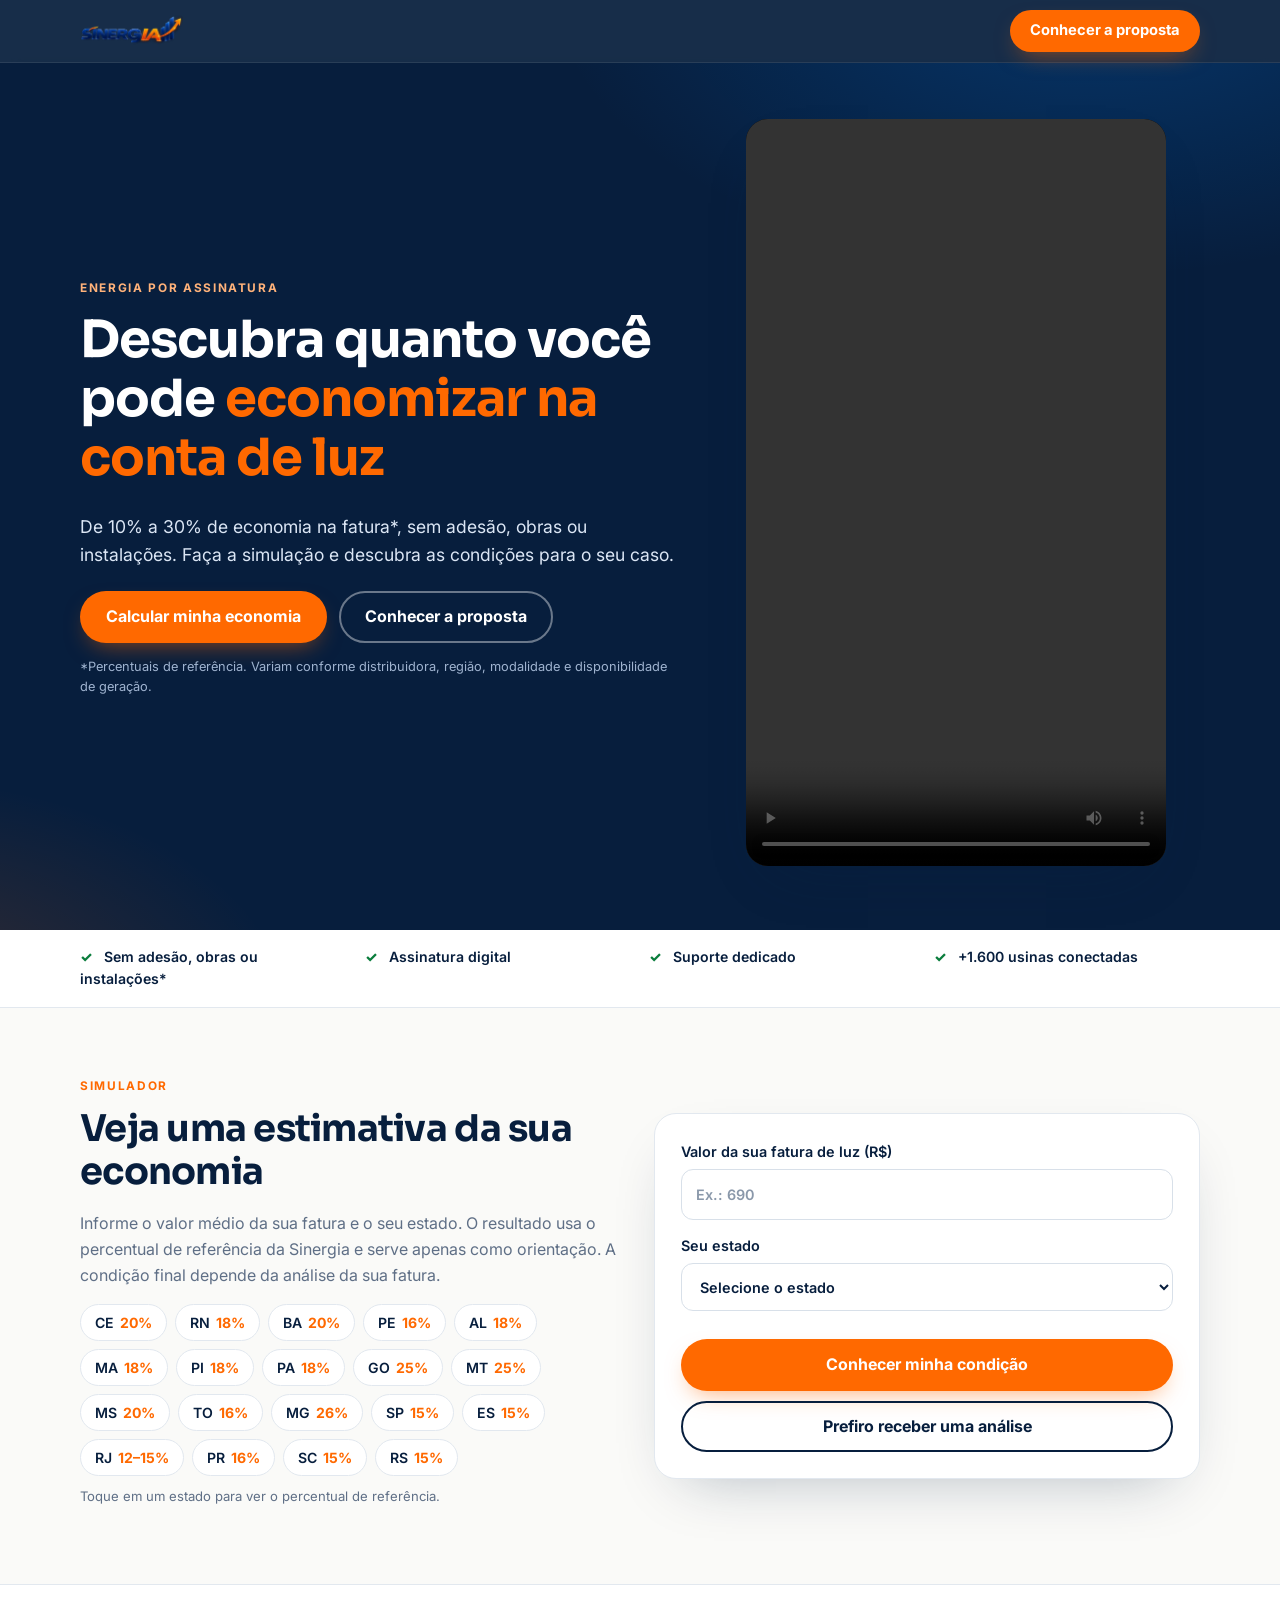
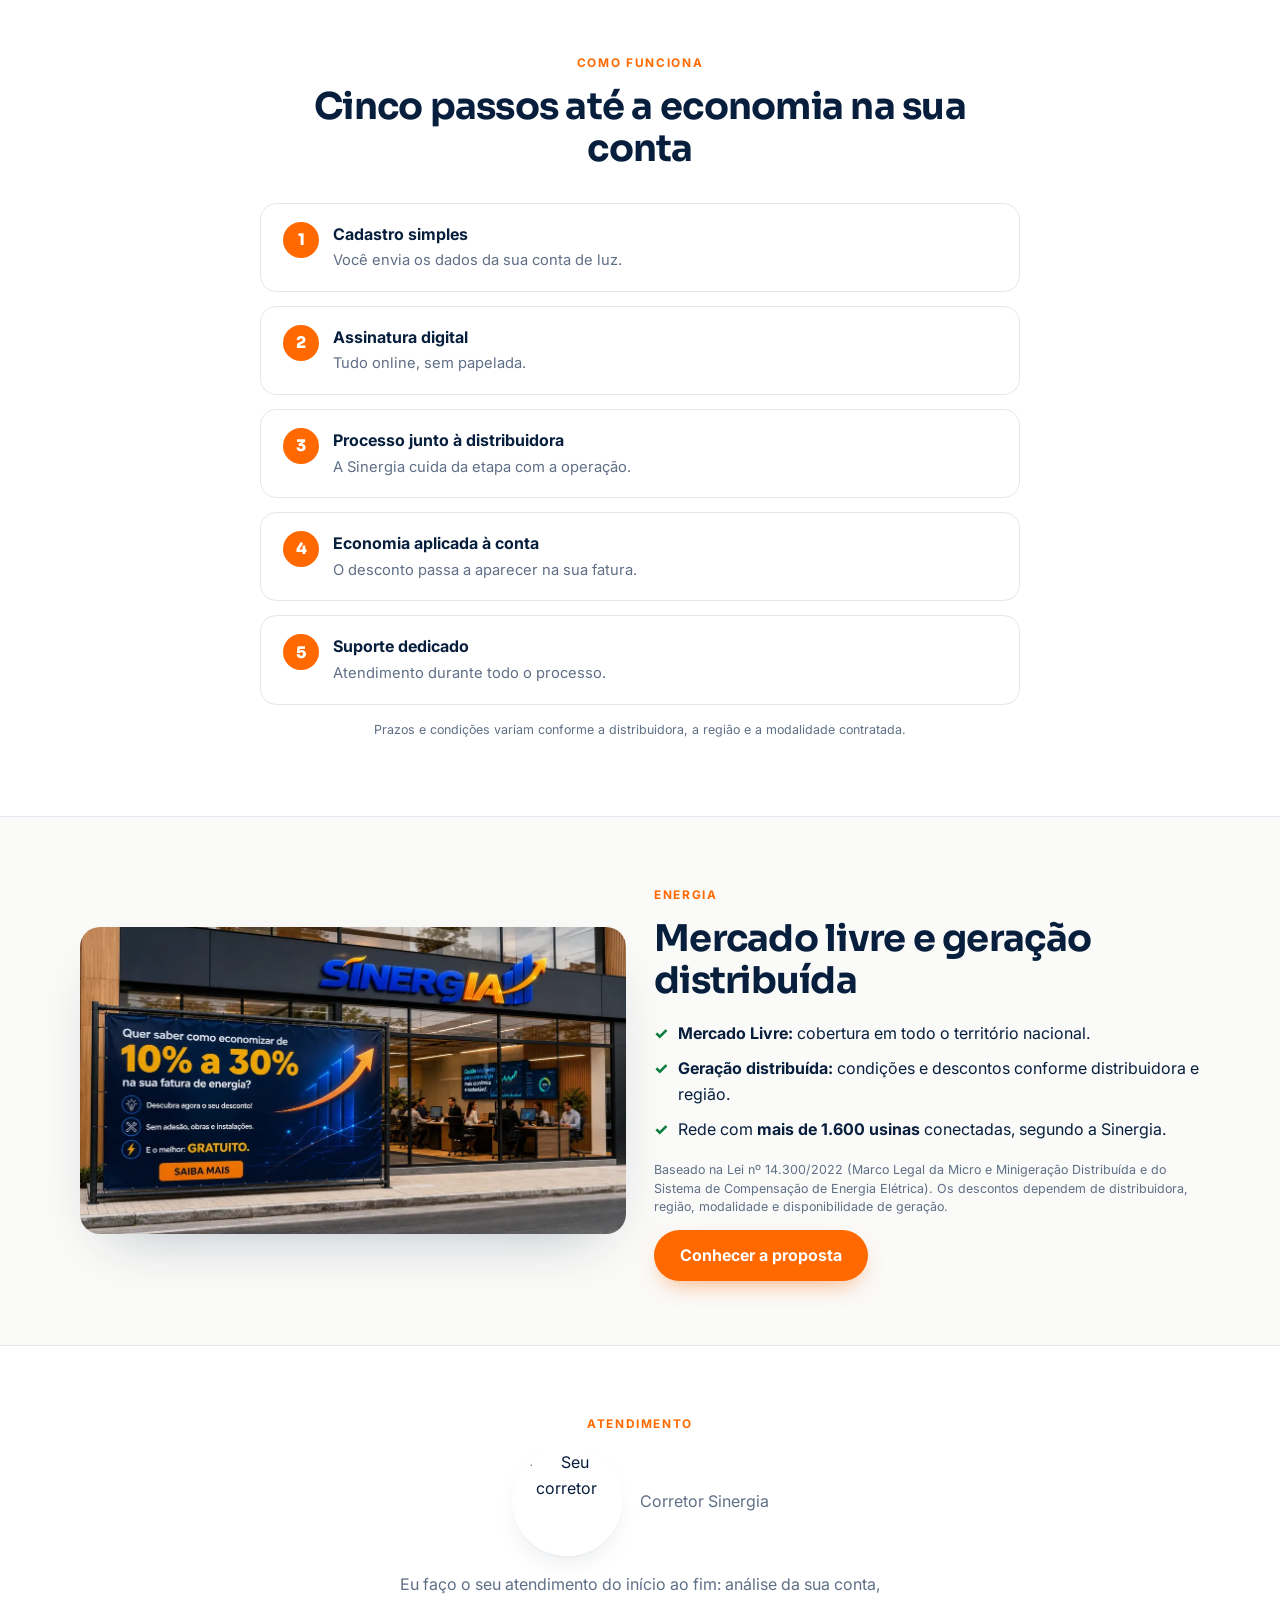
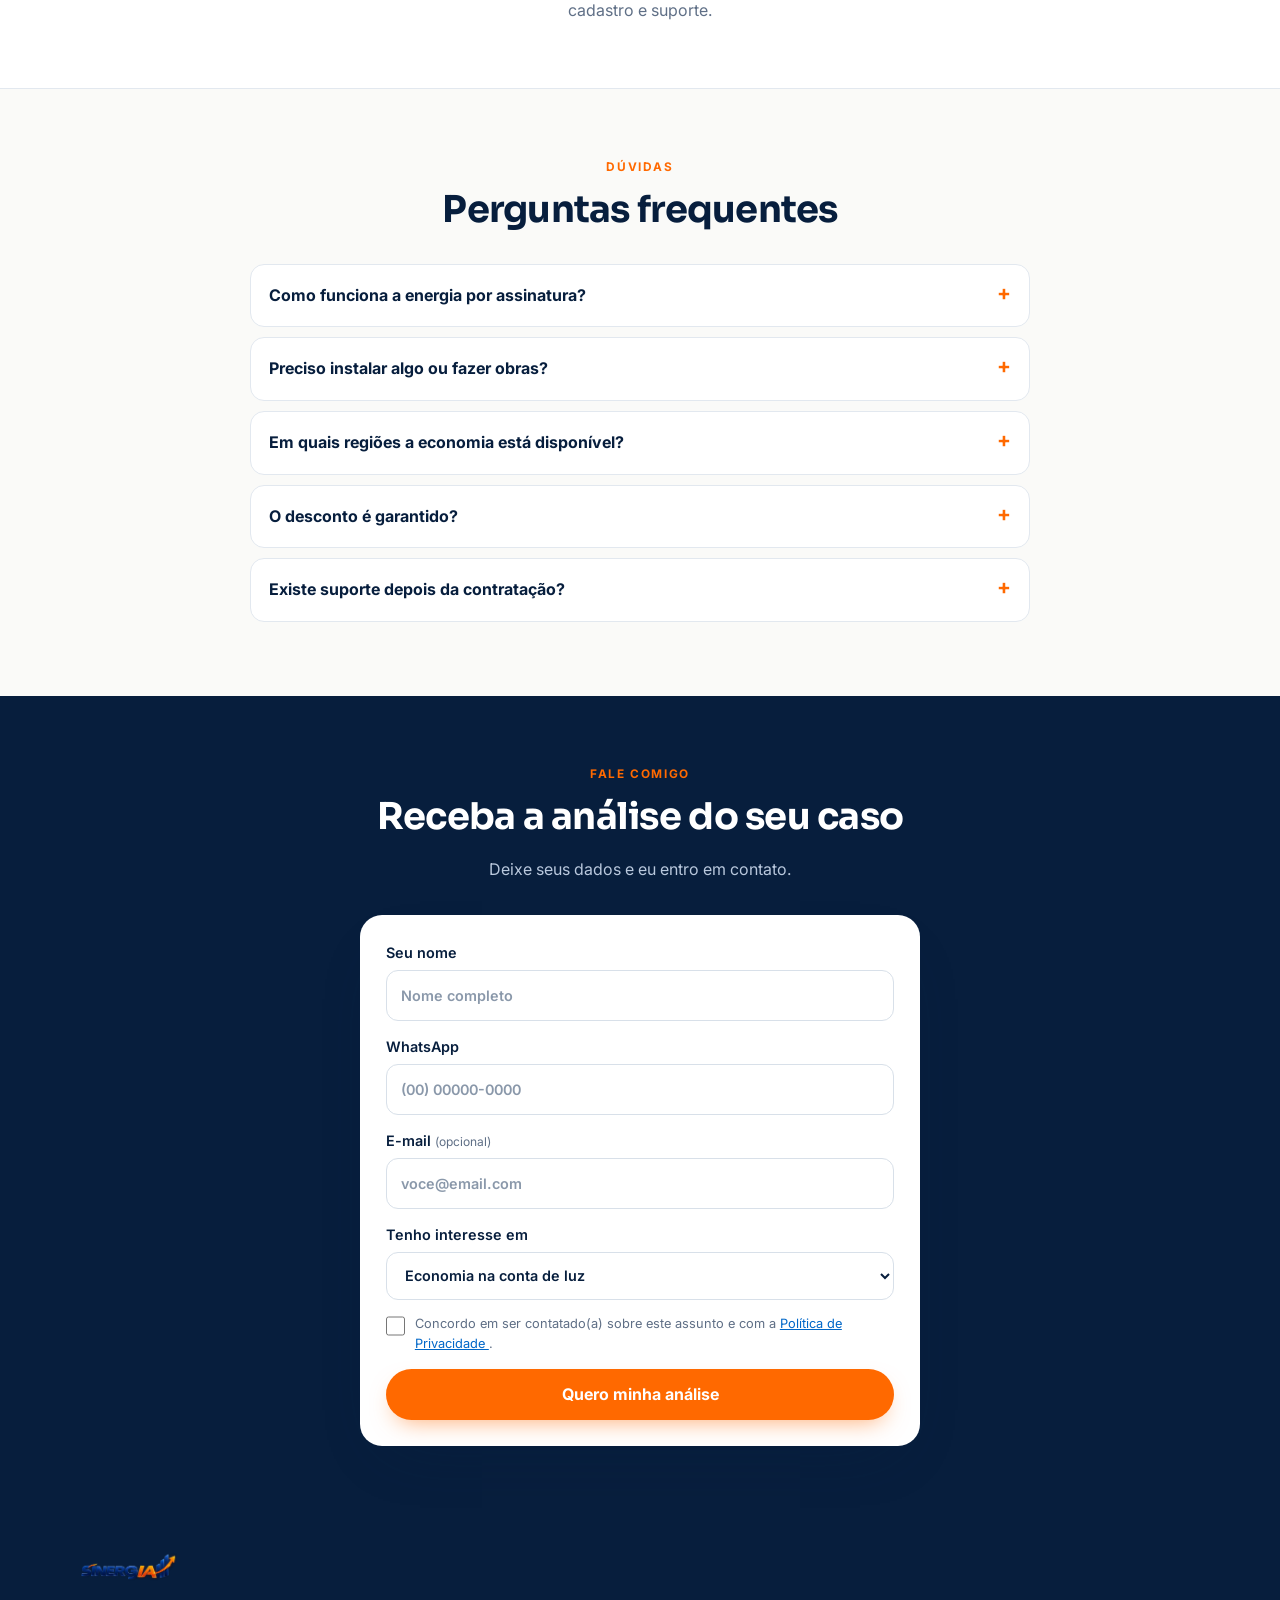
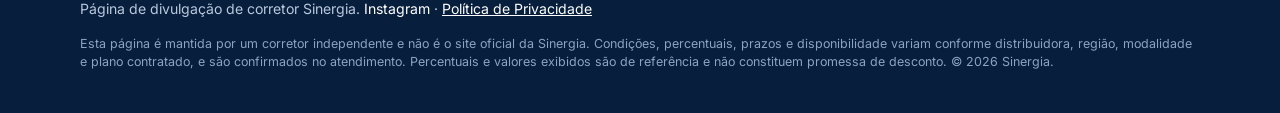
==== index.html @ dc598c5d "Update index.html" ====
<!doctype html>
<html lang="pt-BR">

<head>
  <meta charset="utf-8">
  <meta name="viewport" content="width=device-width,initial-scale=1">

  <title>Economize na conta de luz | Corretor Sinergia</title>

  <meta
    name="description"
    content="Descubra quanto você pode economizar na sua conta de energia. Faça uma simulação e conheça as condições para o seu caso."
  >

  <link rel="preconnect" href="https://fonts.googleapis.com">
  <link rel="preconnect" href="https://fonts.gstatic.com" crossorigin>

  <link
    href="https://fonts.googleapis.com/css2?family=Inter:wght@400;500;600;700&family=Sora:wght@600;700;800&display=swap"
    rel="stylesheet"
  >

  <link rel="stylesheet" href="assets/css/style.css">
</head>

<body>

<header class="header">
  <div class="container">

    <a href="#topo" aria-label="Sinergia">
      <img
        src="assets/img/logo-sinergia.webp"
        alt="Sinergia"
        width="104"
        height="38"
      >
    </a>

    <a
      class="btn btn-primary"
      data-v8-event="Contact"
      href="https://office.sejasinergia.com.br/es/aisermelquisedec"
    >
      Conhecer a proposta
    </a>

  </div>
</header>

<main id="topo">

  <!-- =========================================================
       1. HERO
       ========================================================= -->

  <section class="hero">
    <div class="container">

      <div class="hero-content">

        <span
          class="eyebrow"
          style="color:#ffb27a"
        >
          Energia por assinatura
        </span>

        <h1>
          Descubra quanto você pode
          <b>economizar na conta de luz</b>
        </h1>

        <p class="lead">
          De 10% a 30% de economia na fatura*,
          sem adesão, obras ou instalações.
          Faça a simulação e descubra as condições
          para o seu caso.
        </p>

        <div class="hero-cta">

          <a
            class="btn btn-primary"
            href="#simulador"
          >
            Calcular minha economia
          </a>

          <a
            class="btn btn-ghost"
            data-v8-event="Contact"
            href="https://office.sejasinergia.com.br/es/aisermelquisedec"
          >
            Conhecer a proposta
          </a>

        </div>

        <p class="hero-note">
          *Percentuais de referência. Variam conforme
          distribuidora, região, modalidade e
          disponibilidade de geração.
        </p>

      </div>

      <div class="hero-media">

        <video
          controls
          playsinline
          preload="metadata"
          width="420"
          height="747"
          aria-label="Vídeo explicativo sobre economia na conta de luz"
        >
          <source
            src="assets/video.mp4"
            type="video/mp4"
          >

          Seu navegador não suporta a reprodução de vídeo.

        </video>

      </div>

    </div>
  </section>


  <!-- =========================================================
       CONFIANÇA
       ========================================================= -->

  <div class="trust">
    <div class="container">

      <ul>

        <li>
          Sem adesão, obras ou instalações*
        </li>

        <li>
          Assinatura digital
        </li>

        <li>
          Suporte dedicado
        </li>

        <li>
          +1.600 usinas conectadas
        </li>

      </ul>

    </div>
  </div>


  <!-- =========================================================
       2. SIMULADOR
       ========================================================= -->

  <section
    class="block"
    id="simulador"
  >

    <div class="container calc">

      <div>

        <span class="eyebrow">
          Simulador
        </span>

        <h2>
          Veja uma estimativa da sua economia
        </h2>

        <p class="muted">
          Informe o valor médio da sua fatura e o seu estado.
          O resultado usa o percentual de referência da Sinergia
          e serve apenas como orientação. A condição final depende
          da análise da sua fatura.
        </p>

        <div
          class="chips"
          id="uf-chips"
          style="justify-content:flex-start;margin-top:14px"
        ></div>

        <p
          class="small muted"
          id="uf-note"
          style="margin-top:10px"
        >
          Toque em um estado para ver o percentual de referência.
        </p>

      </div>


      <div class="calc-box">

        <form
          id="simulador-form"
          novalidate
        >

          <label>
            Valor da sua fatura de luz (R$)

            <input
              id="sim-bill"
              inputmode="decimal"
              placeholder="Ex.: 690"
              autocomplete="off"
            >
          </label>


          <label>
            Seu estado

            <select id="sim-uf"></select>
          </label>


          <div
            class="result"
            id="sim-result"
            hidden
            aria-live="polite"
          ></div>


          <a
            class="btn btn-primary btn-block"
            id="sim-cta"
            data-v8-event="Contact"
            href="https://office.sejasinergia.com.br/es/aisermelquisedec"
            style="margin-top:14px"
          >
            Conhecer minha condição
          </a>


          <a
            class="btn btn-outline btn-block"
            href="#contato"
            style="margin-top:10px"
          >
            Prefiro receber uma análise
          </a>

        </form>

      </div>

    </div>

  </section>


  <!-- =========================================================
       3. COMO FUNCIONA
       ========================================================= -->

  <section class="block alt">

    <div class="container">

      <div class="sec-head">

        <span class="eyebrow">
          Como funciona
        </span>

        <h2>
          Cinco passos até a economia na sua conta
        </h2>

      </div>


      <ol
        class="steps"
        style="max-width:760px;margin-inline:auto"
      >

        <li>
          <div>
            <b>Cadastro simples</b>

            <span>
              Você envia os dados da sua conta de luz.
            </span>
          </div>
        </li>


        <li>
          <div>
            <b>Assinatura digital</b>

            <span>
              Tudo online, sem papelada.
            </span>
          </div>
        </li>


        <li>
          <div>
            <b>Processo junto à distribuidora</b>

            <span>
              A Sinergia cuida da etapa com a operação.
            </span>
          </div>
        </li>


        <li>
          <div>
            <b>Economia aplicada à conta</b>

            <span>
              O desconto passa a aparecer na sua fatura.
            </span>
          </div>
        </li>


        <li>
          <div>
            <b>Suporte dedicado</b>

            <span>
              Atendimento durante todo o processo.
            </span>
          </div>
        </li>

      </ol>


      <p
        class="legal center"
        style="margin-top:16px"
      >
        Prazos e condições variam conforme a distribuidora,
        a região e a modalidade contratada.
      </p>

    </div>

  </section>


  <!-- =========================================================
       4. ENERGIA
       ========================================================= -->

  <section class="block">

    <div class="container split">

      <img
        src="assets/img/banner-energia.webp"
        alt="Unidade Sinergia com comunicação de economia na conta de energia"
        width="1100"
        height="619"
        loading="lazy"
      >


      <div>

        <span class="eyebrow">
          Energia
        </span>

        <h2>
          Mercado livre e geração distribuída
        </h2>


        <ul class="list">

          <li>
            <span>
              <b>Mercado Livre:</b>
              cobertura em todo o território nacional.
            </span>
          </li>


          <li>
            <span>
              <b>Geração distribuída:</b>
              condições e descontos conforme
              distribuidora e região.
            </span>
          </li>


          <li>
            <span>
              Rede com
              <b>mais de 1.600 usinas</b>
              conectadas, segundo a Sinergia.
            </span>
          </li>

        </ul>


        <p class="legal">
          Baseado na Lei nº 14.300/2022
          (Marco Legal da Micro e Minigeração Distribuída
          e do Sistema de Compensação de Energia Elétrica).
          Os descontos dependem de distribuidora,
          região, modalidade e disponibilidade de geração.
        </p>


        <a
          class="btn btn-primary"
          data-v8-event="Contact"
          href="https://office.sejasinergia.com.br/es/aisermelquisedec"
        >
          Conhecer a proposta
        </a>

      </div>

    </div>

  </section>


  <!-- =========================================================
       5. SEU CORRETOR
       ========================================================= -->

  <section
    class="block alt"
    data-v8-show="content.name"
  >

    <div class="container center">

      <span class="eyebrow">
        Atendimento
      </span>


      <div class="person">

        <img
          data-v8="content.photo"
          alt="Seu corretor"
          width="110"
          height="110"
          loading="lazy"
        >


        <div style="text-align:left">

          <h3 style="margin:0">
            <span data-v8="content.name"></span>
          </h3>


          <p
            class="muted"
            style="margin:0"
          >
            <span data-v8="content.job">
              Corretor Sinergia
            </span>
          </p>


          <p
            class="small muted"
            style="margin:0"
          >
            <span data-v8="content.registration"></span>
          </p>

        </div>

      </div>


      <p
        class="muted"
        style="max-width:34em;margin:16px auto 0"
      >
        Eu faço o seu atendimento do início ao fim:
        análise da sua conta, cadastro e suporte.
      </p>

    </div>

  </section>


  <!-- =========================================================
       6. FAQ
       ========================================================= -->

  <section class="block">

    <div
      class="container"
      style="max-width:780px"
    >

      <div class="sec-head">

        <span class="eyebrow">
          Dúvidas
        </span>

        <h2>
          Perguntas frequentes
        </h2>

      </div>


      <details>

        <summary>
          Como funciona a energia por assinatura?
        </summary>

        <p>
          Você faz um cadastro simples, assina digitalmente
          e a Sinergia conduz o processo junto à distribuidora.
          Depois, a economia passa a ser aplicada à sua conta
          de energia, com suporte dedicado.
        </p>

      </details>


      <details>

        <summary>
          Preciso instalar algo ou fazer obras?
        </summary>

        <p>
          Não. A proposta é sem adesão, obras ou instalações,
          conforme a comunicação da Sinergia.
          Confirme os detalhes do seu caso no atendimento.
        </p>

      </details>


      <details>

        <summary>
          Em quais regiões a economia está disponível?
        </summary>

        <p>
          O Mercado Livre tem cobertura nacional.
          Na Geração Distribuída, os percentuais variam
          por estado e distribuidora. Use o simulador
          para ver o percentual de referência do seu estado.
        </p>

      </details>


      <details>

        <summary>
          O desconto é garantido?
        </summary>

        <p>
          Os percentuais mostrados são de referência.
          O desconto final depende da distribuidora,
          da região, da modalidade e da disponibilidade
          de geração, e é confirmado na análise da sua fatura.
        </p>

      </details>


      <details>

        <summary>
          Existe suporte depois da contratação?
        </summary>

        <p>
          Sim. Você terá suporte durante o processo
          e poderá contar com atendimento do seu corretor.
        </p>

      </details>

    </div>

  </section>


  <!-- =========================================================
       7. FORMULÁRIO — ÚNICO PONTO DE CAPTAÇÃO
       ========================================================= -->

  <section
    class="block dark"
    id="contato"
  >

    <div class="container">

      <div class="sec-head">

        <span class="eyebrow">
          Fale comigo
        </span>

        <h2>
          Receba a análise do seu caso
        </h2>

        <p>
          Deixe seus dados e eu entro em contato.
        </p>

      </div>


      <form
        class="form"
        data-v8-form
        data-success="Recebi seus dados! Já já entro em contato."
        id="leadForm"
      >

        <input
          type="hidden"
          name="origem"
          value="cliente"
        >


        <input
          type="text"
          name="_gotcha"
          tabindex="-1"
          autocomplete="off"
          style="display:none"
          aria-hidden="true"
        >


        <input
          type="hidden"
          name="fatura"
          id="f-fatura"
        >


        <label>

          Seu nome

          <input
            name="name"
            required
            autocomplete="name"
            placeholder="Nome completo"
          >

        </label>


        <label>

          WhatsApp

          <input
            name="phone"
            type="tel"
            required
            inputmode="tel"
            autocomplete="tel"
            placeholder="(00) 00000-0000"
          >

        </label>


        <label>

          E-mail
          <small>(opcional)</small>

          <input
            name="email"
            type="email"
            autocomplete="email"
            placeholder="voce@email.com"
          >

        </label>


        <label>

          Tenho interesse em

          <select name="interesse">

            <option>
              Economia na conta de luz
            </option>

          </select>

        </label>


        <label class="check">

          <input
            type="checkbox"
            name="consentimento"
            required
          >

          <span>
            Concordo em ser contatado(a)
            sobre este assunto e com a

            <a
              href="privacidade.html"
              target="_blank"
              rel="noopener"
            >
              Política de Privacidade
            </a>.
          </span>

        </label>


        <button
          class="btn btn-primary btn-block"
          type="submit"
        >
          Quero minha análise
        </button>


        <div class="after-lead">

          <p>
            Seus dados serão usados para entrar em contato
            sobre a análise da sua conta.
          </p>

        </div>

      </form>

    </div>

  </section>

</main>


<!-- =========================================================
     RODAPÉ
     ========================================================= -->

<footer class="footer">

  <div class="container">

    <img
      src="assets/img/logo-sinergia.webp"
      alt="Sinergia"
      width="97"
      height="36"
      loading="lazy"
    >


    <p>

      Página de divulgação de corretor Sinergia.

      <a
        data-v8="social.instagram"
        target="_blank"
        rel="noopener"
      >
        Instagram
      </a>

      ·

      <a href="privacidade.html">
        Política de Privacidade
      </a>

    </p>


    <p class="legal">

      Esta página é mantida por um corretor independente
      e não é o site oficial da Sinergia.

      Condições, percentuais, prazos e disponibilidade
      variam conforme distribuidora, região, modalidade
      e plano contratado, e são confirmados no atendimento.

      Percentuais e valores exibidos são de referência
      e não constituem promessa de desconto.

      © <span id="year"></span> Sinergia.

    </p>

  </div>

</footer>


<!-- =========================================================
     CTA FIXO → OFFICE
     ========================================================= -->

<div class="sticky">

  <a
    class="btn btn-primary"
    data-v8-event="Contact"
    href="https://office.sejasinergia.com.br/es/aisermelquisedec"
  >
    Conhecer a proposta
  </a>

</div>


<!-- =========================================================
     V8 LOADER
     ========================================================= -->

<script
  src="js/v8-loader.js"
  data-project-id="6aee37c7-593e-4ffe-a91a-714ff1d75519"
></script>

<script src="assets/js/site.js"></script>

</body>
</html>
---- assets/css/style.css ----
/* =========================================================
   SINERGIA ENERGIA — LP V2
   Visual: azul-marinho + azul técnico + laranja
   Responsivo: PC / TABLET / CELULAR
   Sem frameworks
   ========================================================= */

:root{
  --navy:#071e3d;
  --brand:#003a78;
  --tech:#0067c8;
  --orange:#ff6900;
  --orange-d:#e65e00;
  --bg:#fafaf8;
  --surface:#fff;
  --soft:#e8edf3;
  --muted:#5f6f86;
  --border:#e2e8ef;
  --ok:#0a7d3c;

  --radius:16px;
  --radius-lg:22px;

  --shadow:
    0 1px 2px #071e3d0a,
    0 12px 32px -18px #071e3d38;

  --shadow-lift:
    0 24px 60px -30px #071e3d52;
}


/* =========================================================
   RESET / BASE
   ========================================================= */

*{
  box-sizing:border-box;
}

html{
  scroll-behavior:smooth;
  -webkit-text-size-adjust:100%;
  scroll-padding-top:80px;
}

body{
  margin:0;
  font-family:Inter,system-ui,-apple-system,BlinkMacSystemFont,
    "Segoe UI",Roboto,Arial,sans-serif;
  color:var(--navy);
  background:var(--bg);
  line-height:1.6;
  font-size:16px;
  padding-bottom:76px;
  overflow-x:hidden;
}

img,
video{
  max-width:100%;
}

img{
  height:auto;
  display:block;
}

a{
  color:var(--tech);
}

button,
input,
select,
textarea{
  font-family:inherit;
}

button{
  appearance:none;
}

h1,
h2,
h3{
  font-family:Sora,Inter,system-ui,sans-serif;
  line-height:1.15;
  margin:0 0 .5em;
  letter-spacing:-.02em;
}

h1{
  font-size:clamp(1.9rem,6.2vw,3.2rem);
}

h2{
  font-size:clamp(1.5rem,4.4vw,2.3rem);
}

h3{
  font-size:1.1rem;
}

p{
  margin:0 0 1em;
}

.container{
  width:min(1120px,calc(100% - 40px));
  margin-inline:auto;
}

.center{
  text-align:center;
}

.muted{
  color:var(--muted);
}

.small{
  font-size:.82rem;
}


/* =========================================================
   TEXTOS
   ========================================================= */

.eyebrow{
  display:inline-block;
  font-size:.74rem;
  font-weight:700;
  letter-spacing:.14em;
  text-transform:uppercase;
  color:var(--orange);
  margin-bottom:.8rem;
}


/* =========================================================
   BOTÕES
   ========================================================= */

.btn{
  display:inline-flex;
  align-items:center;
  justify-content:center;
  gap:.5rem;

  padding:14px 24px;

  border-radius:999px;
  border:2px solid transparent;

  font-weight:700;
  font-size:1rem;
  line-height:1.2;

  text-decoration:none;

  cursor:pointer;

  transition:
    transform .2s ease,
    background .2s ease,
    border-color .2s ease,
    box-shadow .2s ease;

  font-family:inherit;

  min-height:48px;

  text-align:center;
}

.btn:hover{
  transform:translateY(-2px);
}

.btn-primary{
  background:var(--orange);
  color:#fff;
  box-shadow:0 10px 24px -10px #ff690099;
}

.btn-primary:hover{
  background:var(--orange-d);
}

.btn-ghost{
  background:transparent;
  color:#fff;
  border-color:#ffffff66;
}

.btn-ghost:hover{
  background:#ffffff1a;
}

.btn-dark{
  background:var(--navy);
  color:#fff;
}

.btn-dark:hover{
  background:#0b2c58;
}

.btn-outline{
  border-color:var(--navy);
  color:var(--navy);
  background:transparent;
}

.btn-outline:hover{
  background:var(--navy);
  color:#fff;
}

.btn-block{
  width:100%;
}


/* =========================================================
   HEADER
   ========================================================= */

.header{
  position:sticky;
  top:0;
  z-index:40;

  background:#071e3dee;

  backdrop-filter:blur(10px);
  -webkit-backdrop-filter:blur(10px);

  border-bottom:1px solid #ffffff14;
}

.header .container{
  display:flex;
  align-items:center;
  justify-content:space-between;
  gap:14px;

  padding:10px 0;
}

.header img{
  height:38px;
  width:auto;
}

.header .btn{
  padding:10px 18px;
  min-height:42px;
  font-size:.92rem;
}


/* =========================================================
   HERO
   ========================================================= */

.hero{
  background:
    radial-gradient(
      900px 500px at 85% -10%,
      #0067c855,
      transparent 60%
    ),
    radial-gradient(
      700px 400px at -10% 110%,
      #ff690033,
      transparent 60%
    ),
    var(--navy);

  color:#fff;

  padding:56px 0 64px;

  overflow:hidden;
}

.hero .container{
  display:grid;
  gap:36px;
  align-items:center;
}

.hero p.lead{
  font-size:1.1rem;
  color:#dbe6f5;
  max-width:34em;
}

.hero h1 b{
  color:var(--orange);
}

.hero-cta{
  display:flex;
  flex-wrap:wrap;
  gap:12px;
  margin-top:22px;
}

.hero-note{
  font-size:.8rem;
  color:#9fb3cf;
  margin-top:14px;
}


/* =========================================================
   HERO — VÍDEO 9:16
   ========================================================= */

.hero-media{
  position:relative;

  display:flex;
  justify-content:center;
  align-items:center;

  width:100%;
  max-width:420px;

  margin-inline:auto;
}

.hero-media video{
  display:block;

  width:100%;
  max-width:420px;

  height:auto;

  aspect-ratio:9 / 16;

  object-fit:cover;

  background:#000;

  border-radius:22px;

  box-shadow:var(--shadow-lift);

  overflow:hidden;
}

.hero-media .tag{
  position:absolute;

  bottom:10px;
  left:10px;

  background:#071e3dcc;
  color:#fff;

  font-size:.72rem;

  padding:5px 10px;

  border-radius:999px;

  backdrop-filter:blur(6px);
  -webkit-backdrop-filter:blur(6px);
}


/* =========================================================
   TRUST BAR
   ========================================================= */

.trust{
  background:var(--surface);
  border-bottom:1px solid var(--border);
}

.trust ul{
  list-style:none;

  margin:0;
  padding:16px 0;

  display:grid;

  grid-template-columns:1fr 1fr;

  gap:10px 18px;

  font-size:.88rem;
  font-weight:600;
}

.trust li::before{
  content:"✓";

  color:var(--ok);

  font-weight:800;

  margin-right:8px;
}


/* =========================================================
   SEÇÕES
   ========================================================= */

section.block{
  padding:64px 0;
}

section.alt{
  background:var(--surface);
  border-block:1px solid var(--border);
}

section.dark{
  background:var(--navy);
  color:#fff;
}

section.dark .muted{
  color:#9fb3cf;
}

.sec-head{
  max-width:46em;

  margin:0 auto 32px;

  text-align:center;
}

.sec-head p{
  color:var(--muted);
}

section.dark .sec-head p{
  color:#b9c8dd;
}


/* =========================================================
   GRIDS
   ========================================================= */

.grid{
  display:grid;
  gap:18px;
}

.card{
  background:var(--surface);

  border:1px solid var(--border);

  border-radius:var(--radius);

  padding:24px;

  box-shadow:var(--shadow);
}

section.dark .card{
  background:#0b2850;
  border-color:#ffffff1a;
  box-shadow:none;
}

.card .num{
  font-family:Sora,sans-serif;

  font-size:2rem;

  font-weight:800;

  color:var(--orange);

  display:block;

  line-height:1.1;
}

.card p{
  margin:0;

  color:var(--muted);

  font-size:.95rem;
}

section.dark .card p{
  color:#b9c8dd;
}


/* =========================================================
   PASSOS
   ========================================================= */

.steps{
  list-style:none;

  margin:0;
  padding:0;

  display:grid;

  gap:14px;

  counter-reset:s;
}

.steps li{
  counter-increment:s;

  display:flex;

  gap:14px;

  align-items:flex-start;

  background:var(--surface);

  border:1px solid var(--border);

  border-radius:var(--radius);

  padding:16px 18px;
}

.steps li::before{
  content:counter(s);

  flex:0 0 36px;

  height:36px;

  border-radius:50%;

  background:var(--orange);

  color:#fff;

  font-weight:800;

  display:grid;

  place-items:center;

  font-family:Sora,sans-serif;
}

.steps b{
  display:block;
}

.steps span{
  color:var(--muted);
  font-size:.92rem;
}


/* =========================================================
   SIMULADOR
   ========================================================= */

.calc{
  display:grid;

  gap:28px;

  align-items:center;
}

.calc-box{
  background:var(--surface);

  border:1px solid var(--border);

  border-radius:22px;

  padding:26px;

  box-shadow:var(--shadow-lift);
}


/* =========================================================
   FORMULÁRIOS
   ========================================================= */

label{
  display:block;

  font-weight:600;

  font-size:.9rem;

  margin-bottom:14px;
}

label small{
  font-weight:400;
  color:var(--muted);
}

input,
select,
textarea{
  width:100%;

  margin-top:6px;

  padding:13px 14px;

  border:1.5px solid #d8e0e9;

  border-radius:12px;

  font:inherit;

  background:#fff;

  color:var(--navy);

  min-height:48px;

  transition:
    border-color .2s ease,
    box-shadow .2s ease;
}

textarea{
  min-height:120px;
  resize:vertical;
}

input::placeholder,
textarea::placeholder{
  color:#8a98aa;
}

input:focus,
select:focus,
textarea:focus{
  outline:none;

  border-color:var(--tech);

  box-shadow:0 0 0 3px #0067c826;
}


/* =========================================================
   RESULTADO DO SIMULADOR
   ========================================================= */

.result{
  margin-top:6px;

  padding:18px;

  border-radius:14px;

  background:#f1f6fc;

  border:1px dashed #b7cbe3;
}

.result[hidden]{
  display:none;
}

.result .big{
  font-family:Sora,sans-serif;

  font-size:2rem;

  font-weight:800;

  color:var(--ok);

  line-height:1.1;
}

.result p{
  margin:.3em 0 0;

  font-size:.9rem;

  color:var(--muted);
}


/* =========================================================
   CHIPS / ESTADOS
   ========================================================= */

.chips{
  display:flex;

  flex-wrap:wrap;

  gap:8px;

  justify-content:center;
}

.chip{
  border:1.5px solid var(--border);

  background:var(--surface);

  color:var(--navy);

  padding:9px 14px;

  border-radius:999px;

  font-weight:600;

  font-size:.88rem;

  cursor:pointer;

  font-family:inherit;

  transition:
    border-color .2s ease,
    background .2s ease,
    transform .2s ease;
}

.chip b{
  color:var(--orange);
  margin-left:6px;
}

.chip:hover{
  border-color:var(--orange);
  background:#fff4ec;
}

.chip.on{
  border-color:var(--orange);
  background:#fff4ec;
}


/* =========================================================
   SPLIT / CONTEÚDO
   ========================================================= */

.split{
  display:grid;

  gap:28px;

  align-items:center;
}

.split img{
  border-radius:20px;
  box-shadow:var(--shadow-lift);
}


/* =========================================================
   LISTAS
   ========================================================= */

.list{
  list-style:none;

  margin:0 0 18px;

  padding:0;

  display:grid;

  gap:10px;
}

.list li{
  display:flex;
  gap:10px;
}

.list li::before{
  content:"✓";

  color:var(--ok);

  font-weight:800;
}

section.dark .list li::before{
  color:#5fe09a;
}


/* =========================================================
   PREÇO / LOGO
   ========================================================= */

.price-tag{
  display:inline-block;

  background:var(--orange);

  color:#fff;

  font-family:Sora,sans-serif;

  font-weight:800;

  padding:8px 16px;

  border-radius:12px;

  margin:4px 0 6px;
}

.logo-sm{
  height:46px;

  width:auto;

  margin-bottom:14px;
}


/* =========================================================
   GALERIA
   ========================================================= */

.gallery{
  display:grid;

  gap:14px;

  grid-template-columns:1fr 1fr;
}

.gallery img{
  border-radius:16px;

  width:100%;

  object-fit:cover;
}

.gallery .wide{
  grid-column:1/-1;
}


/* =========================================================
   PERFIL / CORRETOR
   ========================================================= */

.person{
  display:flex;

  gap:18px;

  align-items:center;

  flex-wrap:wrap;

  justify-content:center;
}

.person img{
  width:110px;
  height:110px;

  border-radius:50%;

  object-fit:cover;

  border:4px solid #fff;

  box-shadow:var(--shadow);
}


/* =========================================================
   FAQ
   ========================================================= */

details{
  background:var(--surface);

  border:1px solid var(--border);

  border-radius:14px;

  padding:4px 18px;

  margin-bottom:10px;
}

summary{
  cursor:pointer;

  font-weight:700;

  padding:14px 0;

  list-style:none;

  display:flex;

  justify-content:space-between;

  gap:12px;
}

summary::-webkit-details-marker{
  display:none;
}

summary::after{
  content:"+";

  color:var(--orange);

  font-size:1.3rem;

  line-height:1;
}

details[open] summary::after{
  content:"–";
}

details p{
  color:var(--muted);

  margin:0 0 14px;
}


/* =========================================================
   FORMULÁRIO DE LEAD
   ========================================================= */

.form{
  background:var(--surface);

  color:var(--navy);

  border-radius:22px;

  padding:26px;

  box-shadow:var(--shadow-lift);

  max-width:560px;

  margin-inline:auto;
}

.check{
  display:flex;

  gap:10px;

  align-items:flex-start;

  font-weight:400;

  font-size:.8rem;

  color:var(--muted);
}

.check input{
  width:20px;

  min-height:20px;

  margin:2px 0 0;
}

.v8-form-msg{
  margin-top:12px;

  font-weight:600;

  color:var(--ok);
}

.after-lead{
  display:none;

  margin-top:14px;

  text-align:center;
}

.after-lead.on{
  display:block;
}


/* =========================================================
   TEXTOS LEGAIS
   ========================================================= */

.legal{
  font-size:.78rem;

  color:var(--muted);

  line-height:1.5;
}


/* =========================================================
   FOOTER
   ========================================================= */

.footer{
  background:var(--navy);

  color:#b9c8dd;

  padding:40px 0 28px;

  font-size:.88rem;
}

.footer img{
  height:36px;

  margin-bottom:12px;
}

.footer a{
  color:#fff;
}

.footer .legal{
  color:#8ea3c0;

  margin-top:14px;
}


/* =========================================================
   CTA FIXO
   ========================================================= */

.sticky{
  position:fixed;

  left:0;
  right:0;
  bottom:0;

  z-index:50;

  padding:10px 14px;

  background:#fffffff2;

  backdrop-filter:blur(8px);
  -webkit-backdrop-filter:blur(8px);

  border-top:1px solid var(--border);

  box-shadow:
    0 -8px 24px -12px #071e3d40;

  transform:translateY(0);

  transition:transform .25s ease;
}

.sticky.hide{
  transform:translateY(110%);
}

.sticky .btn{
  width:100%;
}


/* =========================================================
   DESKTOP
   ========================================================= */

@media (min-width:760px){

  .hero .container{
    grid-template-columns:1.1fr .9fr;
  }

  .grid.c2{
    grid-template-columns:repeat(2,1fr);
  }

  .grid.c3{
    grid-template-columns:repeat(3,1fr);
  }

  .grid.c4{
    grid-template-columns:repeat(4,1fr);
  }

  .calc,
  .split{
    grid-template-columns:1fr 1fr;
  }

  .split.rev>:first-child{
    order:2;
  }

  .trust ul{
    grid-template-columns:repeat(4,1fr);
  }

  .sticky{
    display:none;
  }

  body{
    padding-bottom:0;
  }

  .steps li{
    padding:18px 22px;
  }
}


/* =========================================================
   TABLET
   ========================================================= */

@media (min-width:760px) and (max-width:1100px){

  .container{
    width:min(100% - 36px,1120px);
  }

  .hero{
    padding:48px 0 56px;
  }

  .hero .container{
    grid-template-columns:1fr .8fr;

    gap:28px;
  }

  .hero-media{
    max-width:360px;
  }

  .hero-media video{
    max-width:360px;

    border-radius:20px;
  }

  section.block{
    padding:56px 0;
  }

  .calc-box,
  .form{
    padding:22px;
  }
}


/* =========================================================
   CELULAR
   ========================================================= */

@media (max-width:759px){

  .container{
    width:min(100% - 28px,1120px);
  }

  .header .container{
    padding:9px 0;
  }

  .header img{
    height:34px;
  }

  .header .btn{
    padding:9px 14px;

    min-height:40px;

    font-size:.84rem;
  }

  .hero{
    padding:42px 0 48px;
  }

  .hero .container{
    grid-template-columns:1fr;

    gap:30px;
  }

  .hero h1{
    font-size:clamp(1.9rem,9vw,2.6rem);
  }

  .hero p.lead{
    font-size:1rem;
  }

  .hero-cta{
    flex-direction:column;

    width:100%;
  }

  .hero-cta .btn{
    width:100%;
  }

  .hero-media{
    width:min(100%,360px);

    max-width:360px;
  }

  .hero-media video{
    width:100%;

    max-width:360px;

    aspect-ratio:9 / 16;

    border-radius:18px;
  }

  .hero-media .tag{
    bottom:8px;
    left:8px;
  }

  .trust ul{
    grid-template-columns:1fr;

    gap:8px;

    padding:14px 0;
  }

  section.block{
    padding:48px 0;
  }

  .sec-head{
    margin-bottom:26px;
  }

  .grid{
    gap:14px;
  }

  .card{
    padding:20px;
  }

  .steps{
    gap:10px;
  }

  .steps li{
    padding:14px;
  }

  .calc,
  .split{
    grid-template-columns:1fr;
  }

  .calc-box,
  .form{
    padding:20px;
  }

  .split{
    gap:24px;
  }

  .gallery{
    grid-template-columns:1fr;
  }

  .gallery .wide{
    grid-column:auto;
  }

  .person{
    flex-direction:column;
    text-align:center;
  }

  .footer{
    padding-bottom:34px;
  }
}


/* =========================================================
   CELULAR PEQUENO
   ========================================================= */

@media (max-width:420px){

  body{
    font-size:15px;
  }

  .container{
    width:min(100% - 24px,1120px);
  }

  .header .container{
    gap:8px;
  }

  .header img{
    height:31px;
  }

  .header .btn{
    padding:8px 12px;

    min-height:38px;

    font-size:.8rem;
  }

  .hero{
    padding:34px 0 42px;
  }

  .hero-media{
    width:min(100%,320px);
  }

  .hero-media video{
    max-width:320px;

    border-radius:16px;
  }

  .hero-cta{
    gap:9px;
  }

  .btn{
    padding:13px 20px;
  }

  section.block{
    padding:42px 0;
  }

  .calc-box,
  .form{
    padding:18px;
  }

  input,
  select,
  textarea{
    padding:12px;
  }

  .result .big{
    font-size:1.7rem;
  }
}


/* =========================================================
   ACESSIBILIDADE / REDUÇÃO DE MOVIMENTO
   ========================================================= */

@media (prefers-reduced-motion:reduce){

  html{
    scroll-behavior:auto!important;
  }

  *,
  *::before,
  *::after{
    transition:none!important;
    animation:none!important;
  }

  .btn:hover{
    transform:none;
  }
}


/* =========================================================
   TOUCH / MOBILE
   ========================================================= */

@media (hover:none){

  .btn:hover{
    transform:none;
  }

  .chip:hover{
    border-color:var(--border);
    background:var(--surface);
  }
}


/* =========================================================
   EVITA ELEMENTOS ESTOURANDO A TELA
   ========================================================= */

img,
video,
iframe,
svg{
  max-width:100%;
}

table{
  max-width:100%;
}

pre,
code{
  max-width:100%;
  overflow-x:auto;
}
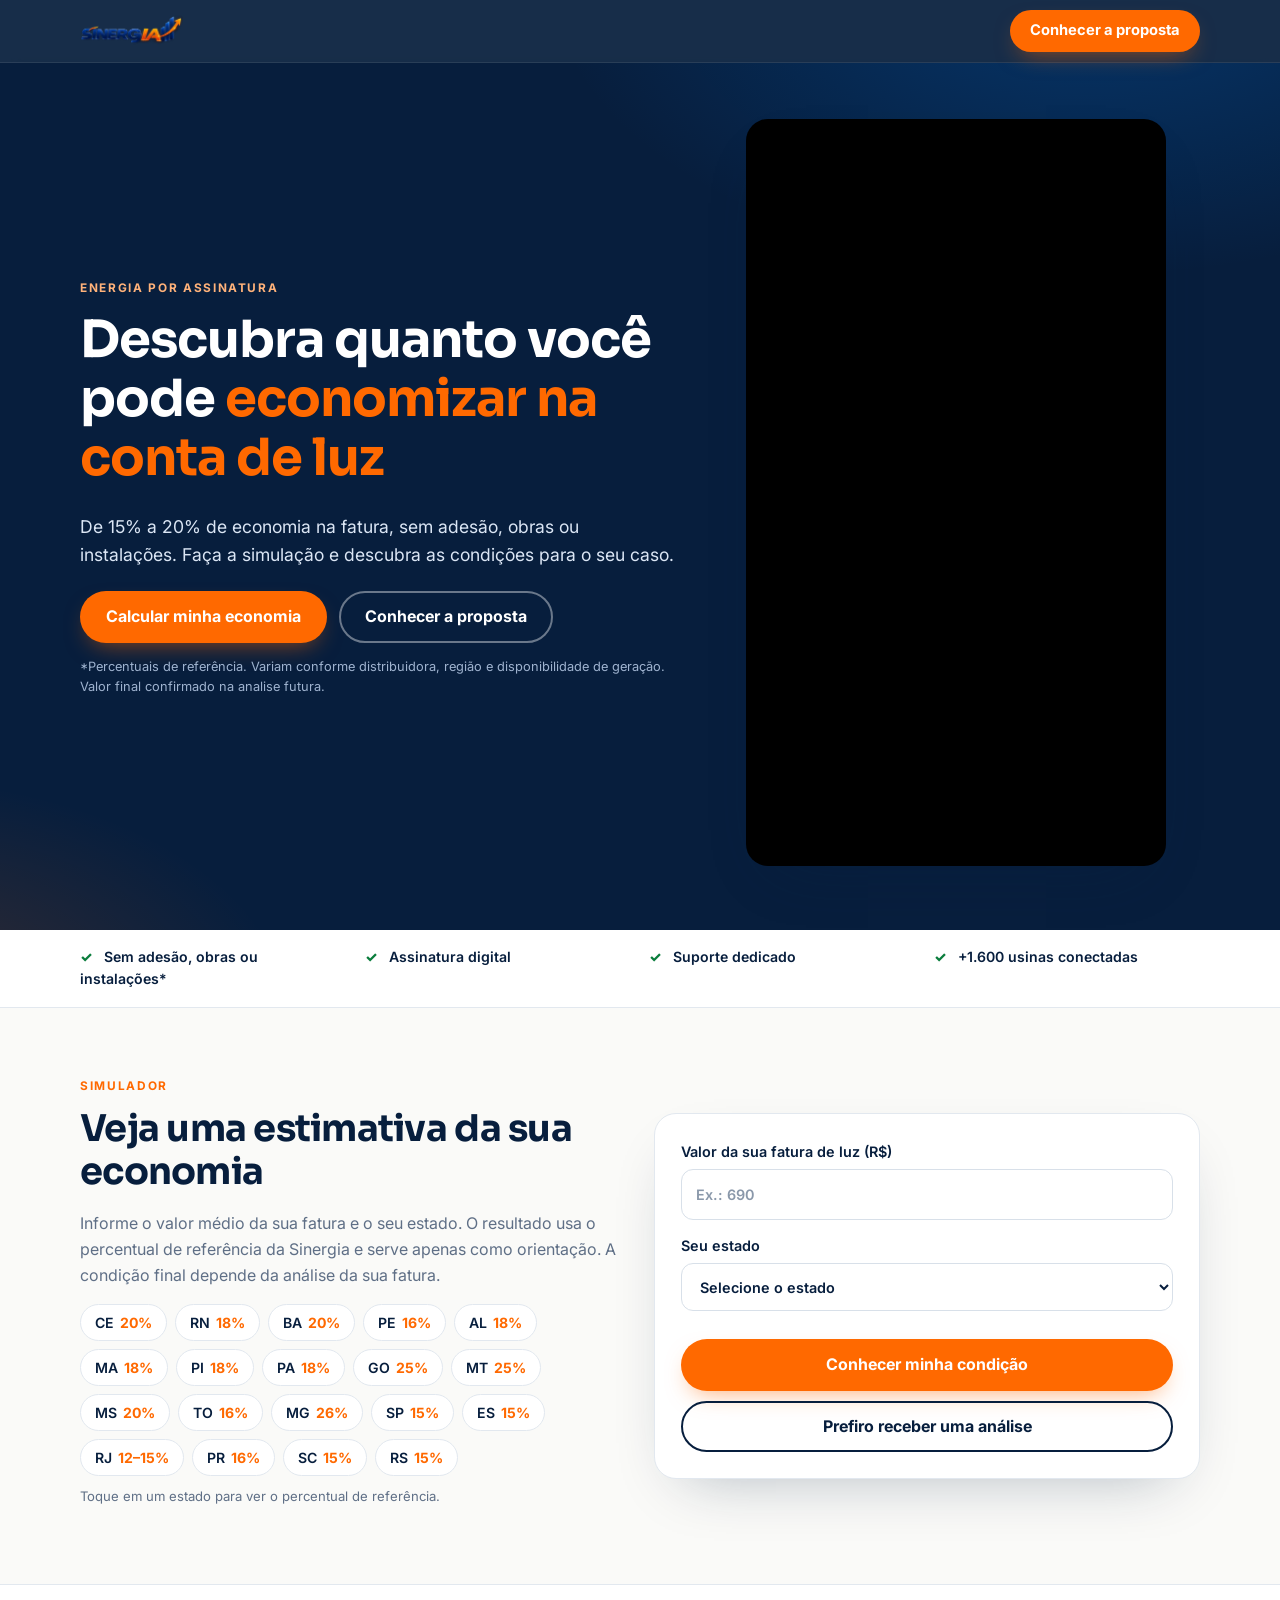
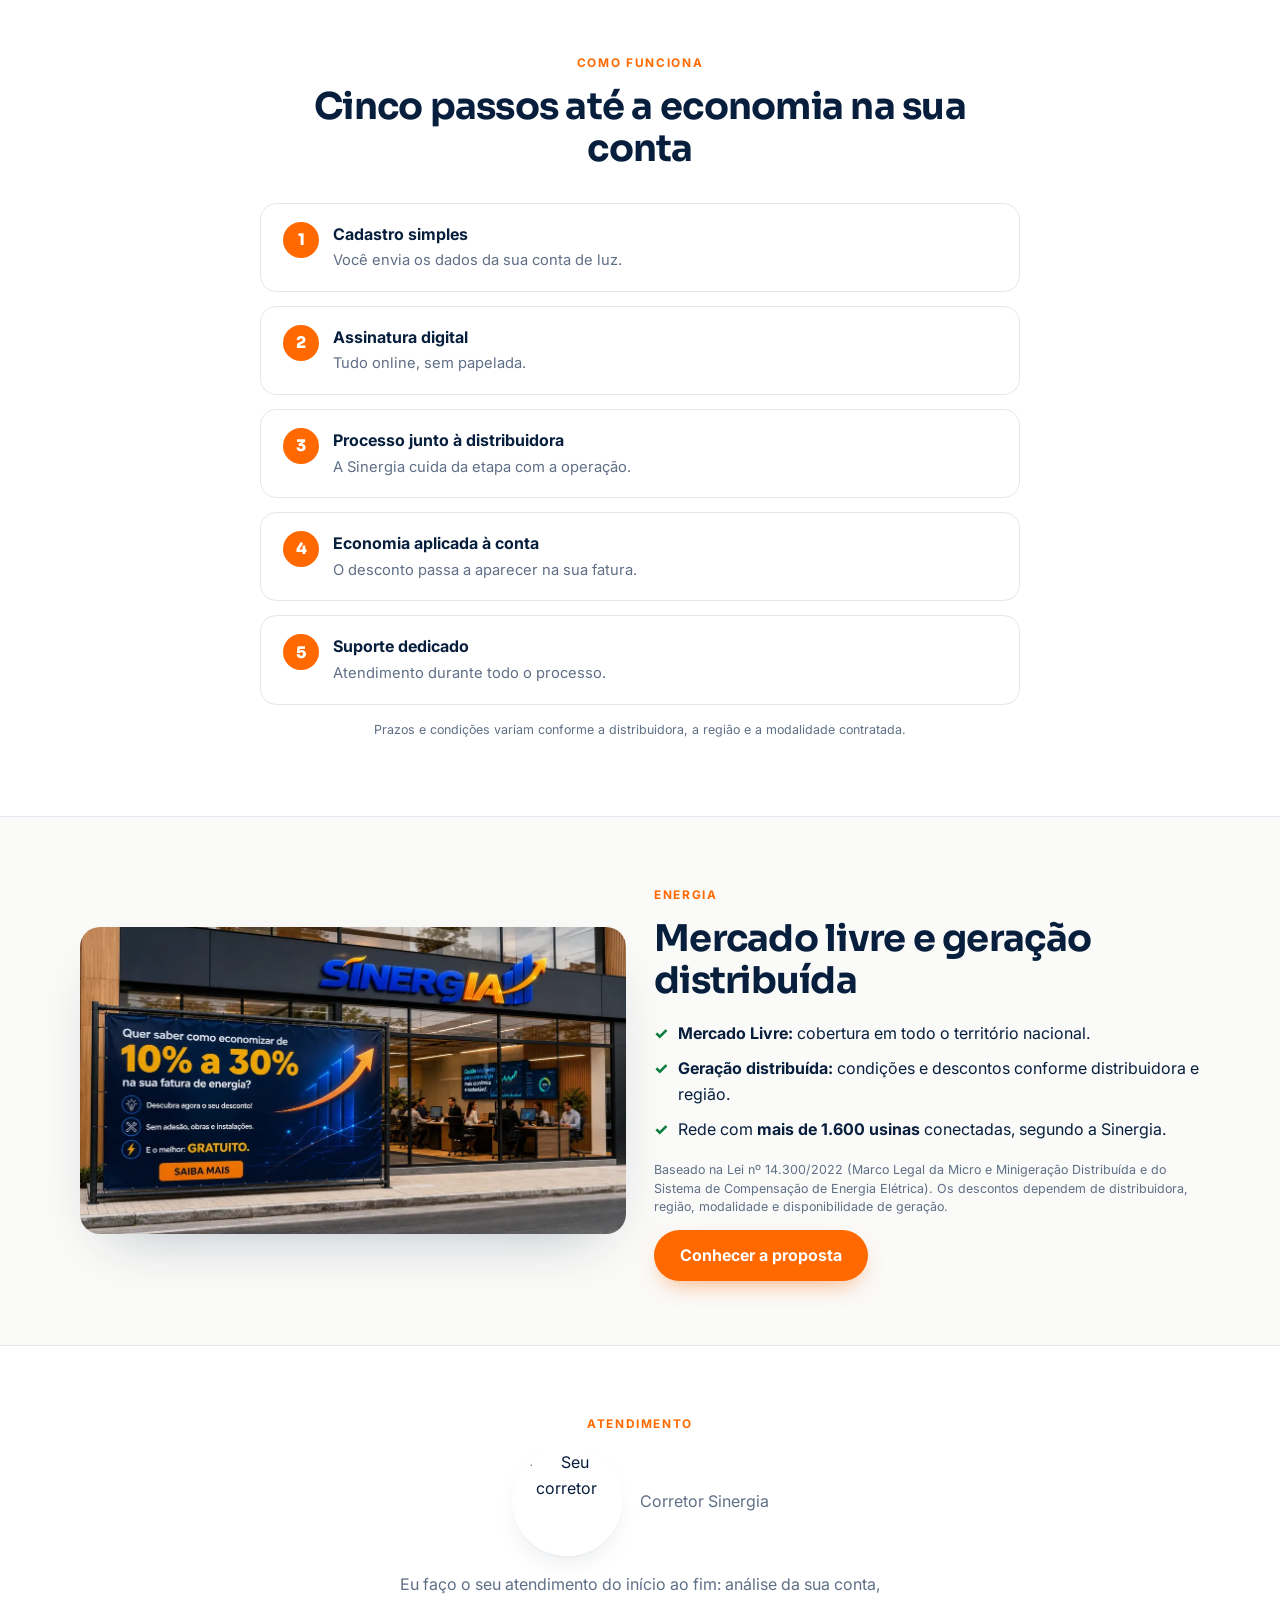
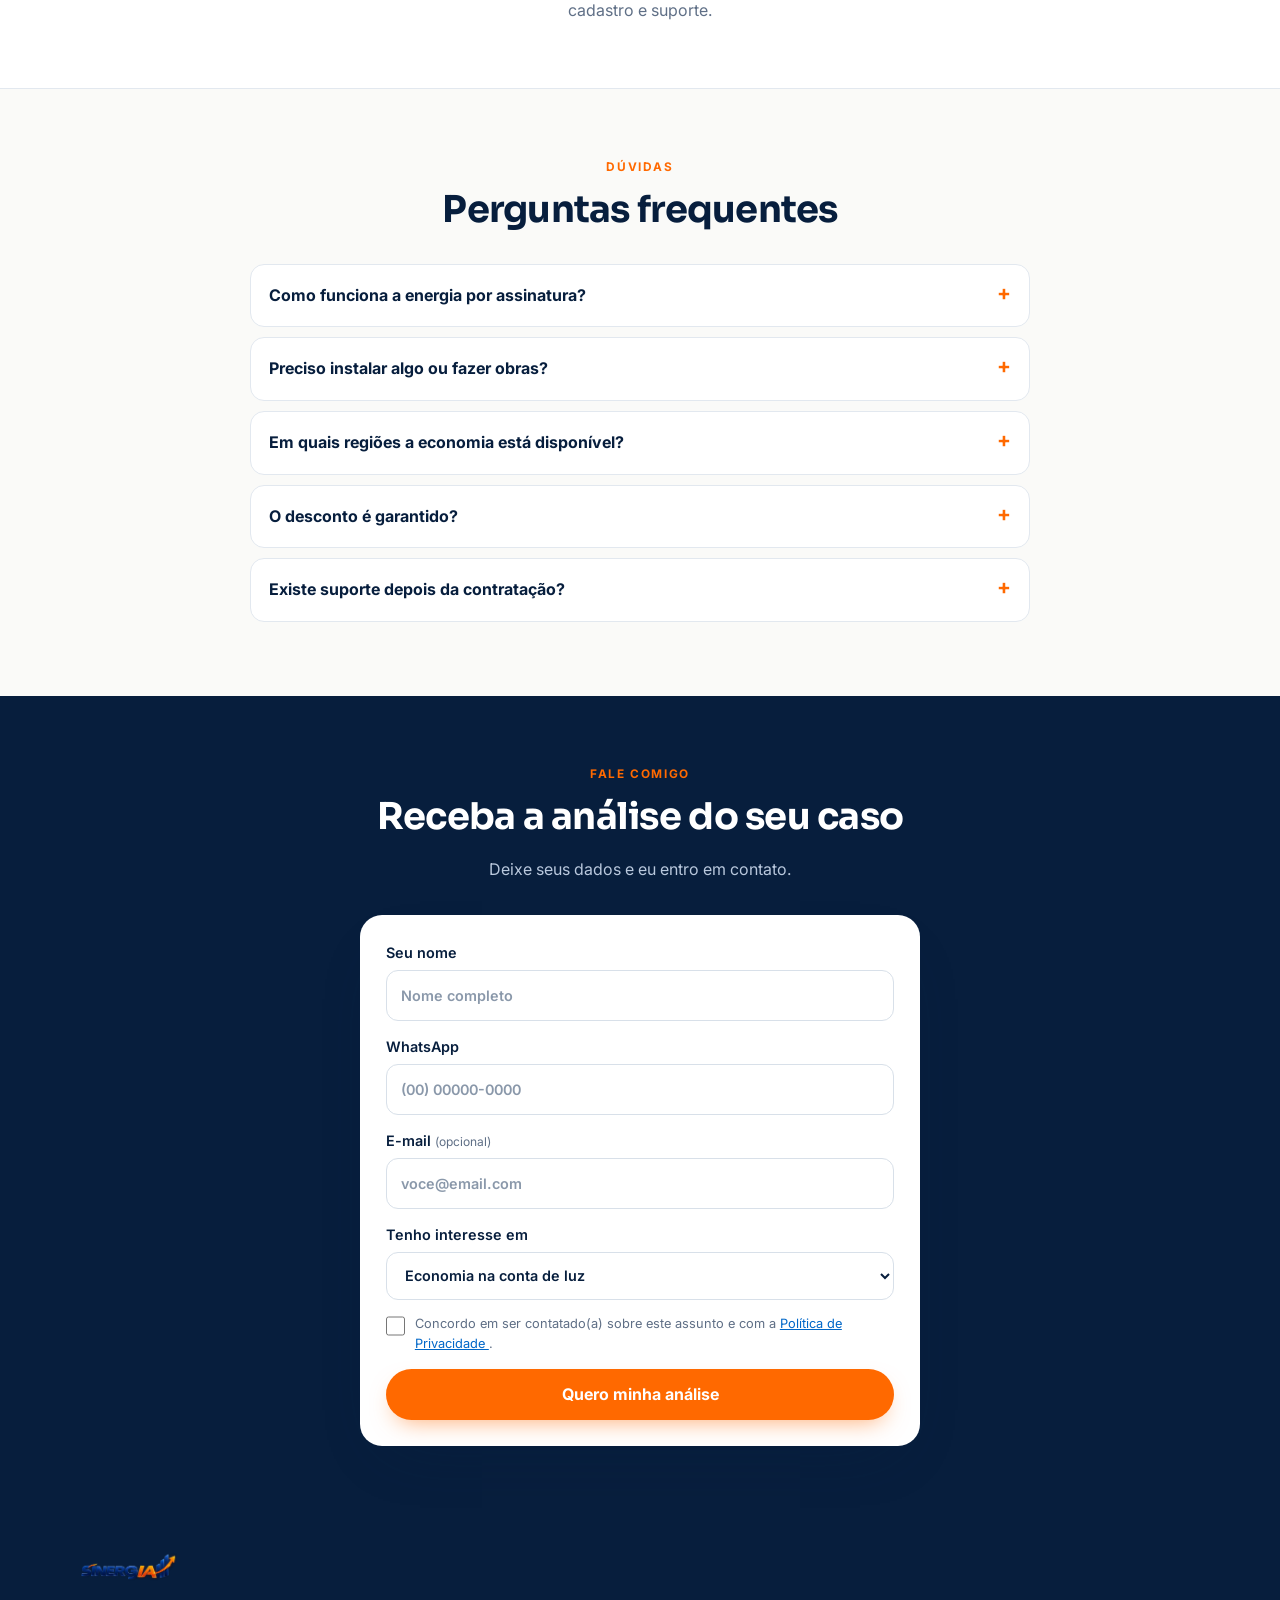
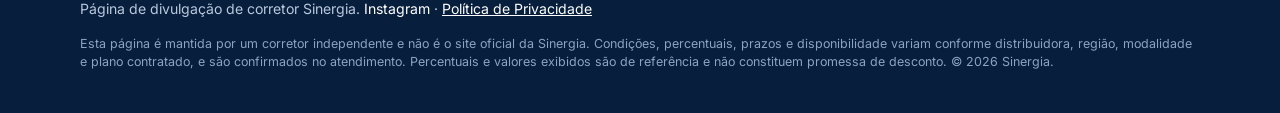
==== commit cf2f26d8: "Update index.html" ====
--- a/index.html
+++ b/index.html
@@ -72,7 +72,7 @@
         </h1>
 
         <p class="lead">
-          De 10% a 30% de economia na fatura*,
+          De 15% a 20% de economia na fatura,
           sem adesão, obras ou instalações.
           Faça a simulação e descubra as condições
           para o seu caso.
@@ -99,21 +99,14 @@
 
         <p class="hero-note">
           *Percentuais de referência. Variam conforme
-          distribuidora, região, modalidade e
-          disponibilidade de geração.
+          distribuidora, região e disponibilidade de geração. Valor final confirmado na analise futura.
         </p>
 
       </div>
 
       <div class="hero-media">
 
-        <video
-          controls
-          playsinline
-          preload="metadata"
-          width="420"
-          height="747"
-          aria-label="Vídeo explicativo sobre economia na conta de luz"
+        <video autoplay muted playsinline preload="auto" width="420" height="747" aria-label="Vídeo explicativo sobre economia na conta de luz">
         >
           <source
             src="assets/video.mp4"
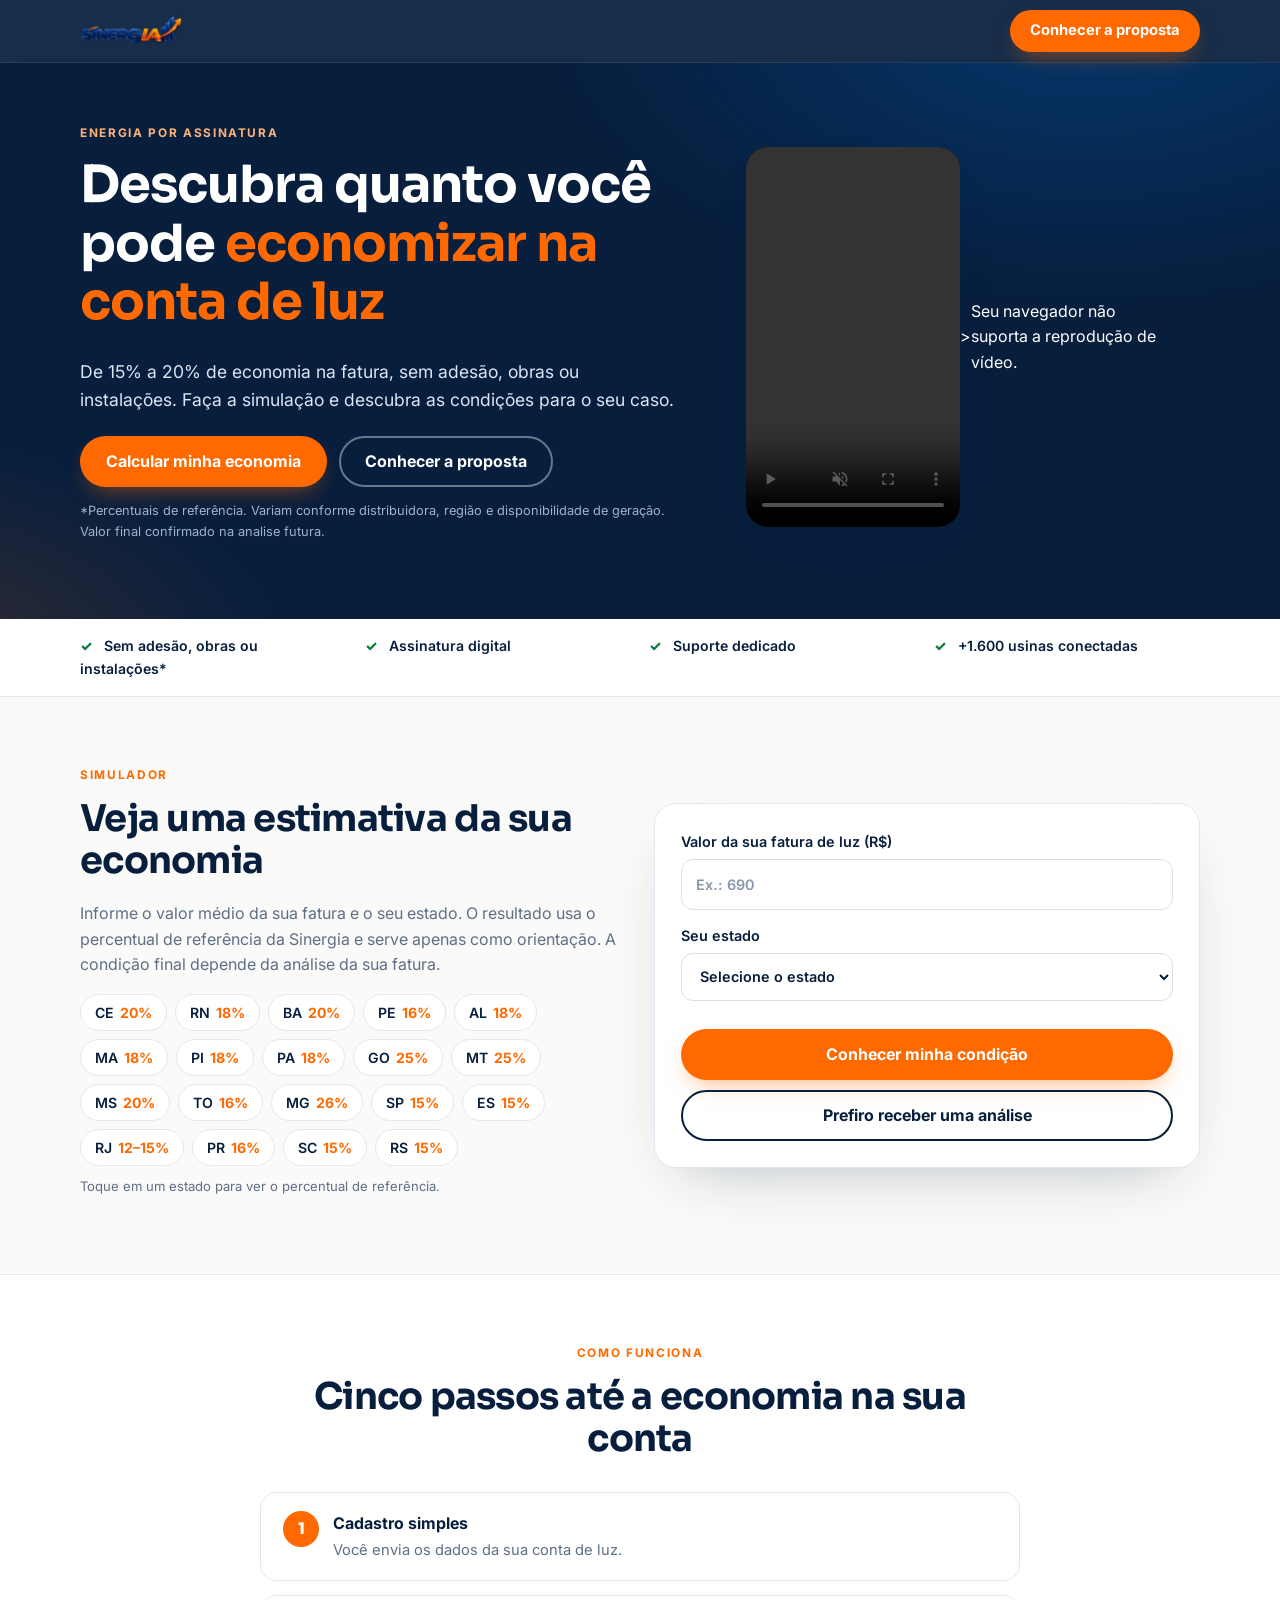
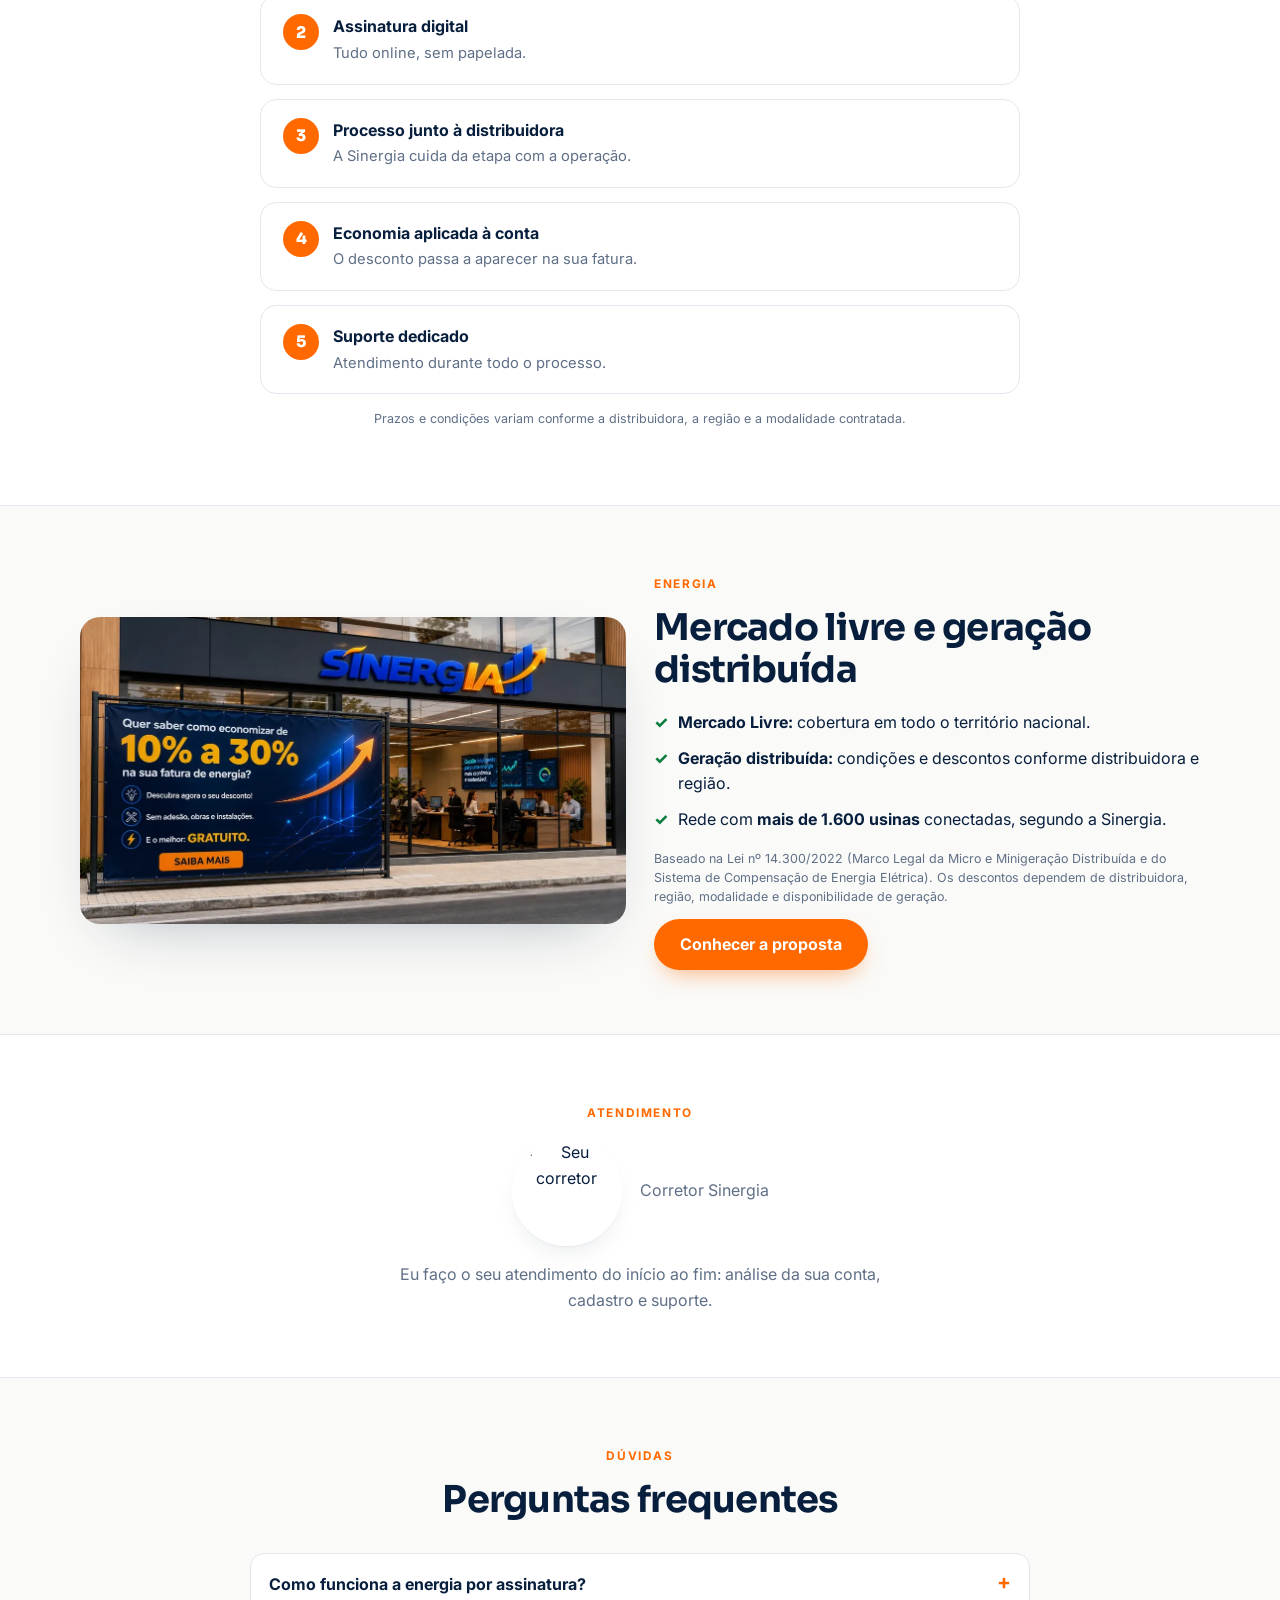
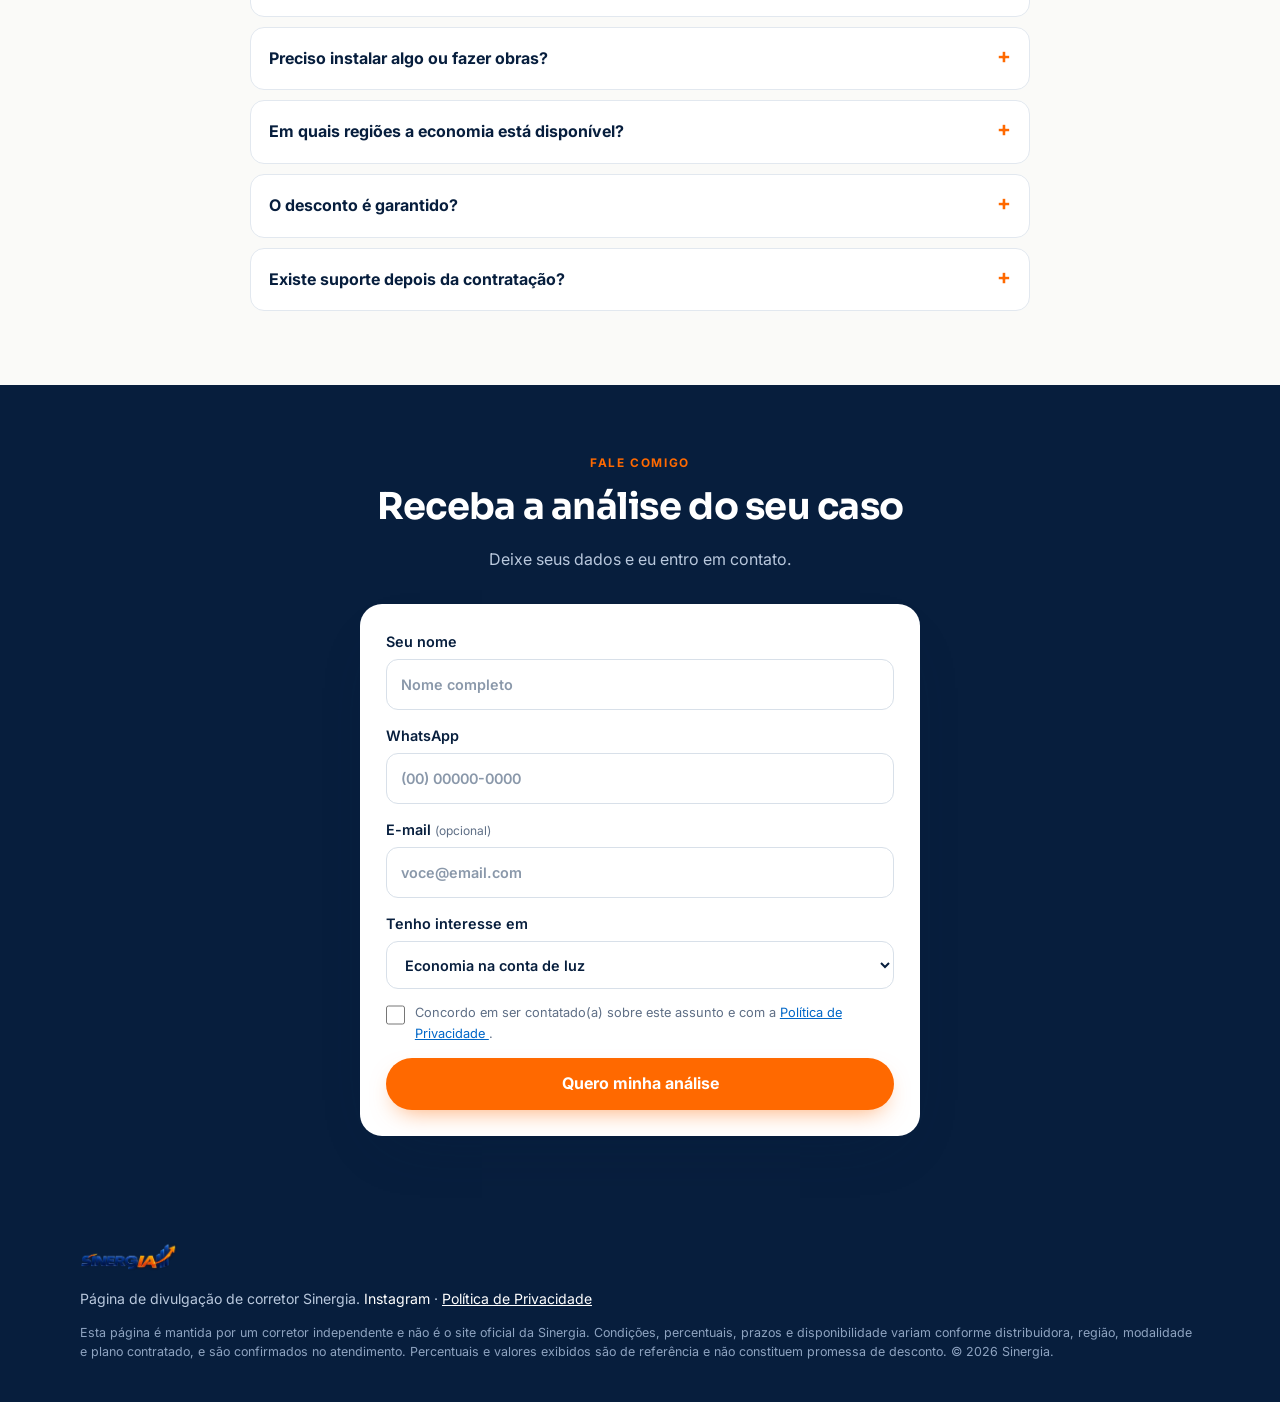
==== commit 1da253c4: "Update index.html" ====
--- a/index.html
+++ b/index.html
@@ -106,7 +106,19 @@
 
       <div class="hero-media">
 
-        <video autoplay muted playsinline preload="auto" width="420" height="747" aria-label="Vídeo explicativo sobre economia na conta de luz">
+        <video
+          autoplay
+          muted
+          playsinline
+          controls
+          preload="auto"
+          width="420"
+          height="747"
+          aria-label="Vídeo explicativo sobre economia na conta de luz"
+          >
+          <source src="assets/video.mp4" type="video/mp4">
+          Seu navegador não suporta a reprodução de vídeo.
+        </video>
         >
           <source
             src="assets/video.mp4"
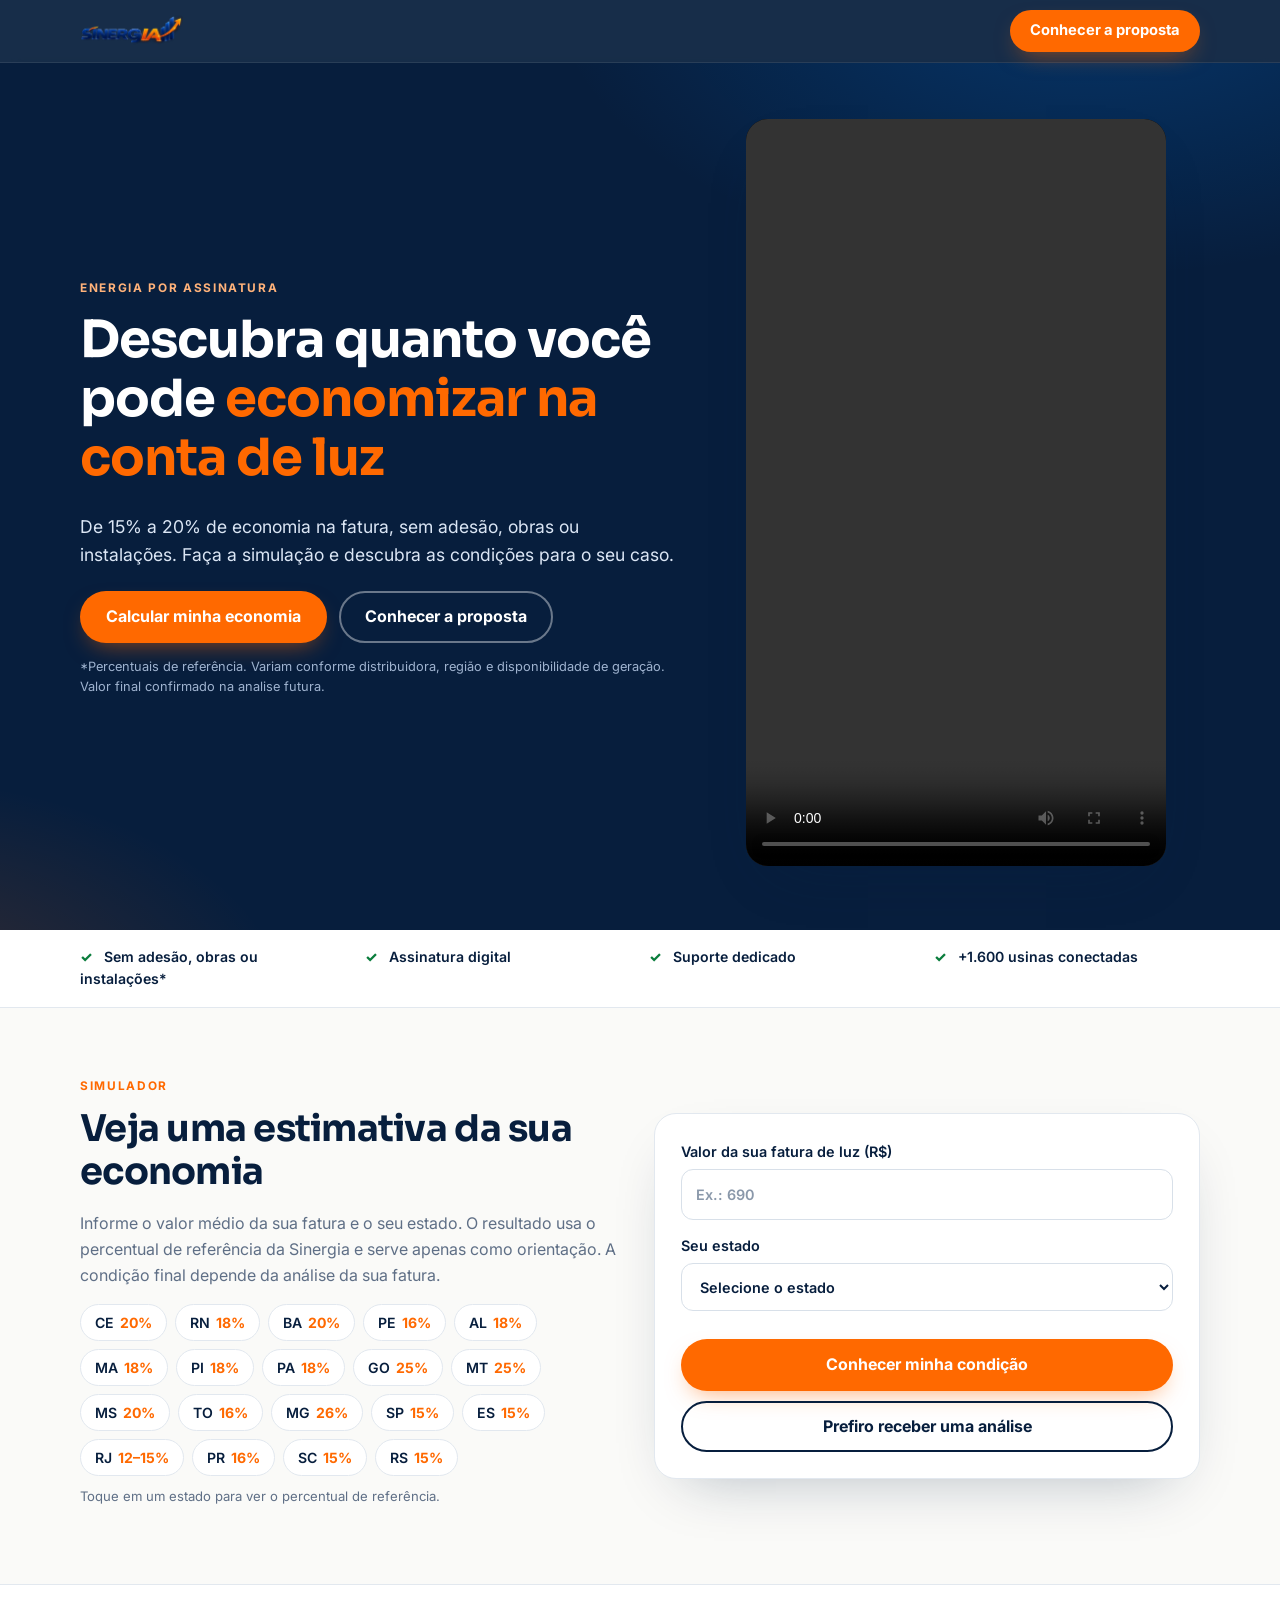
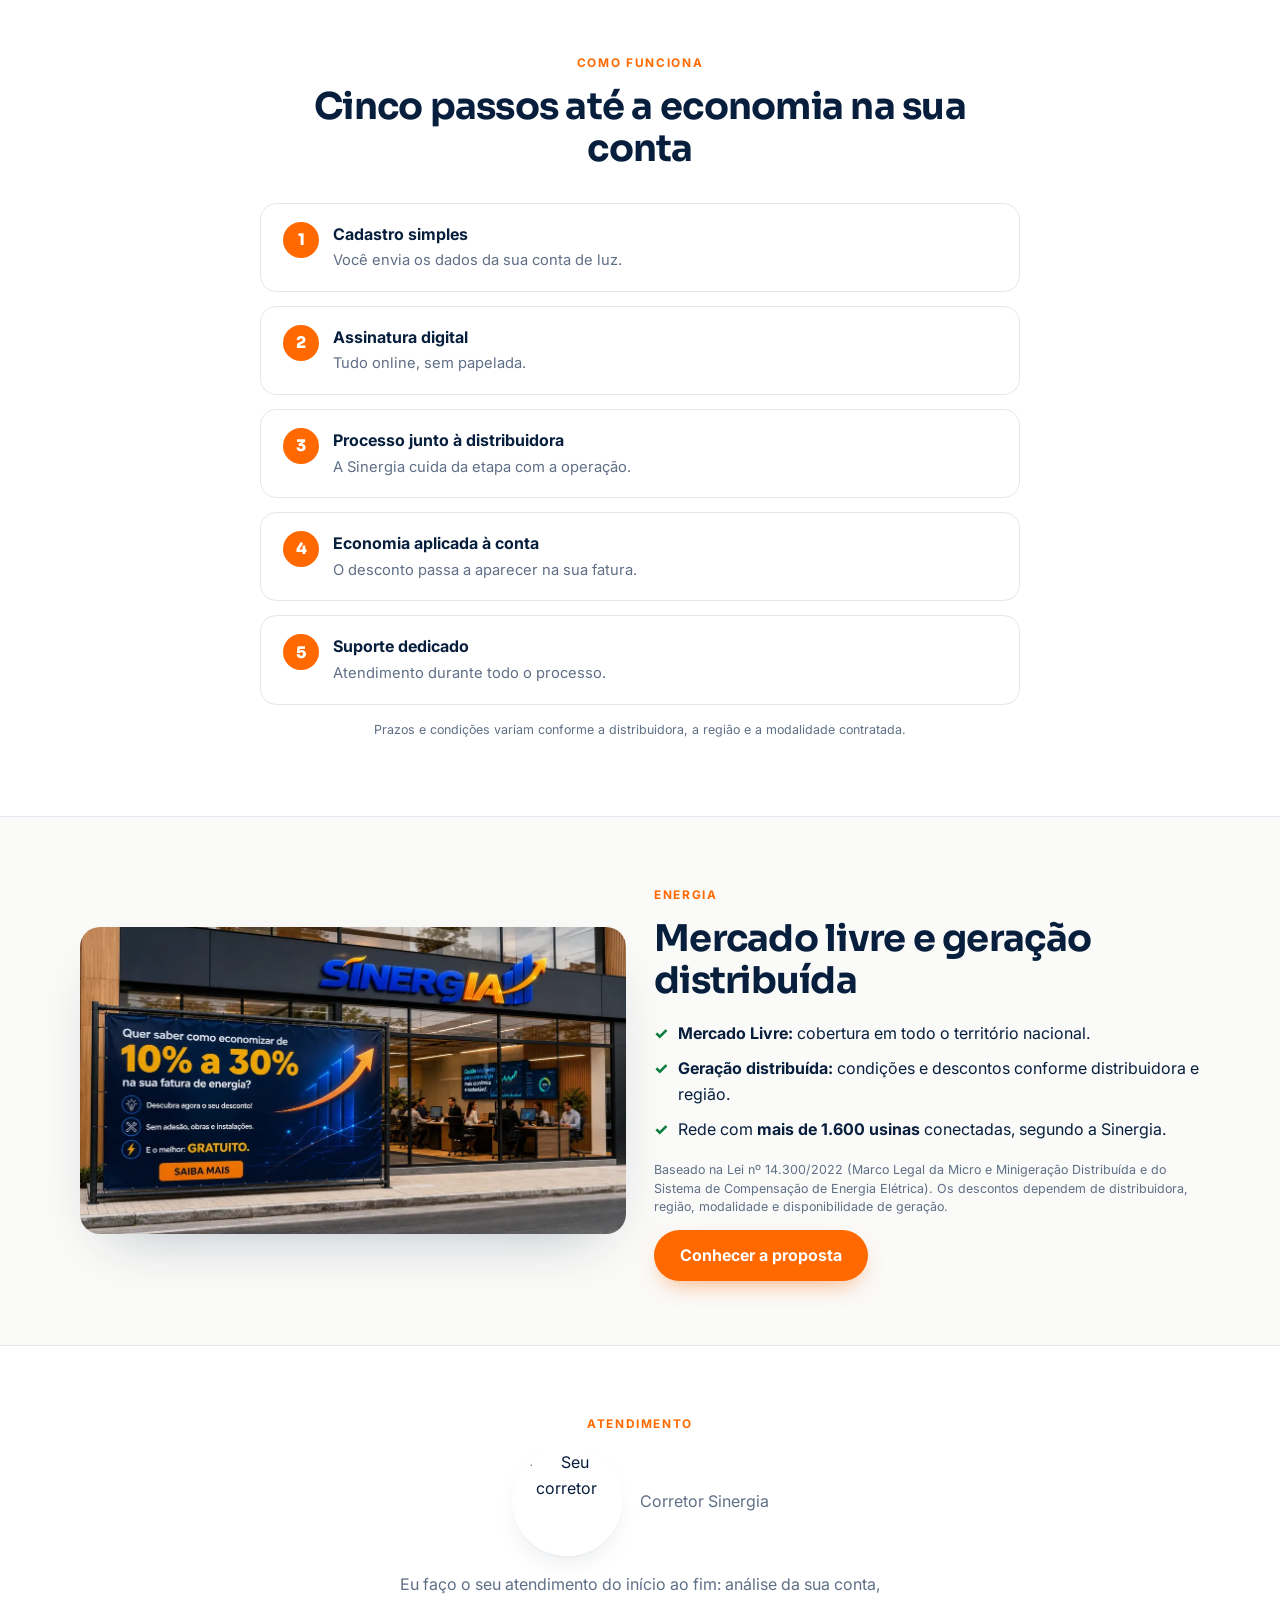
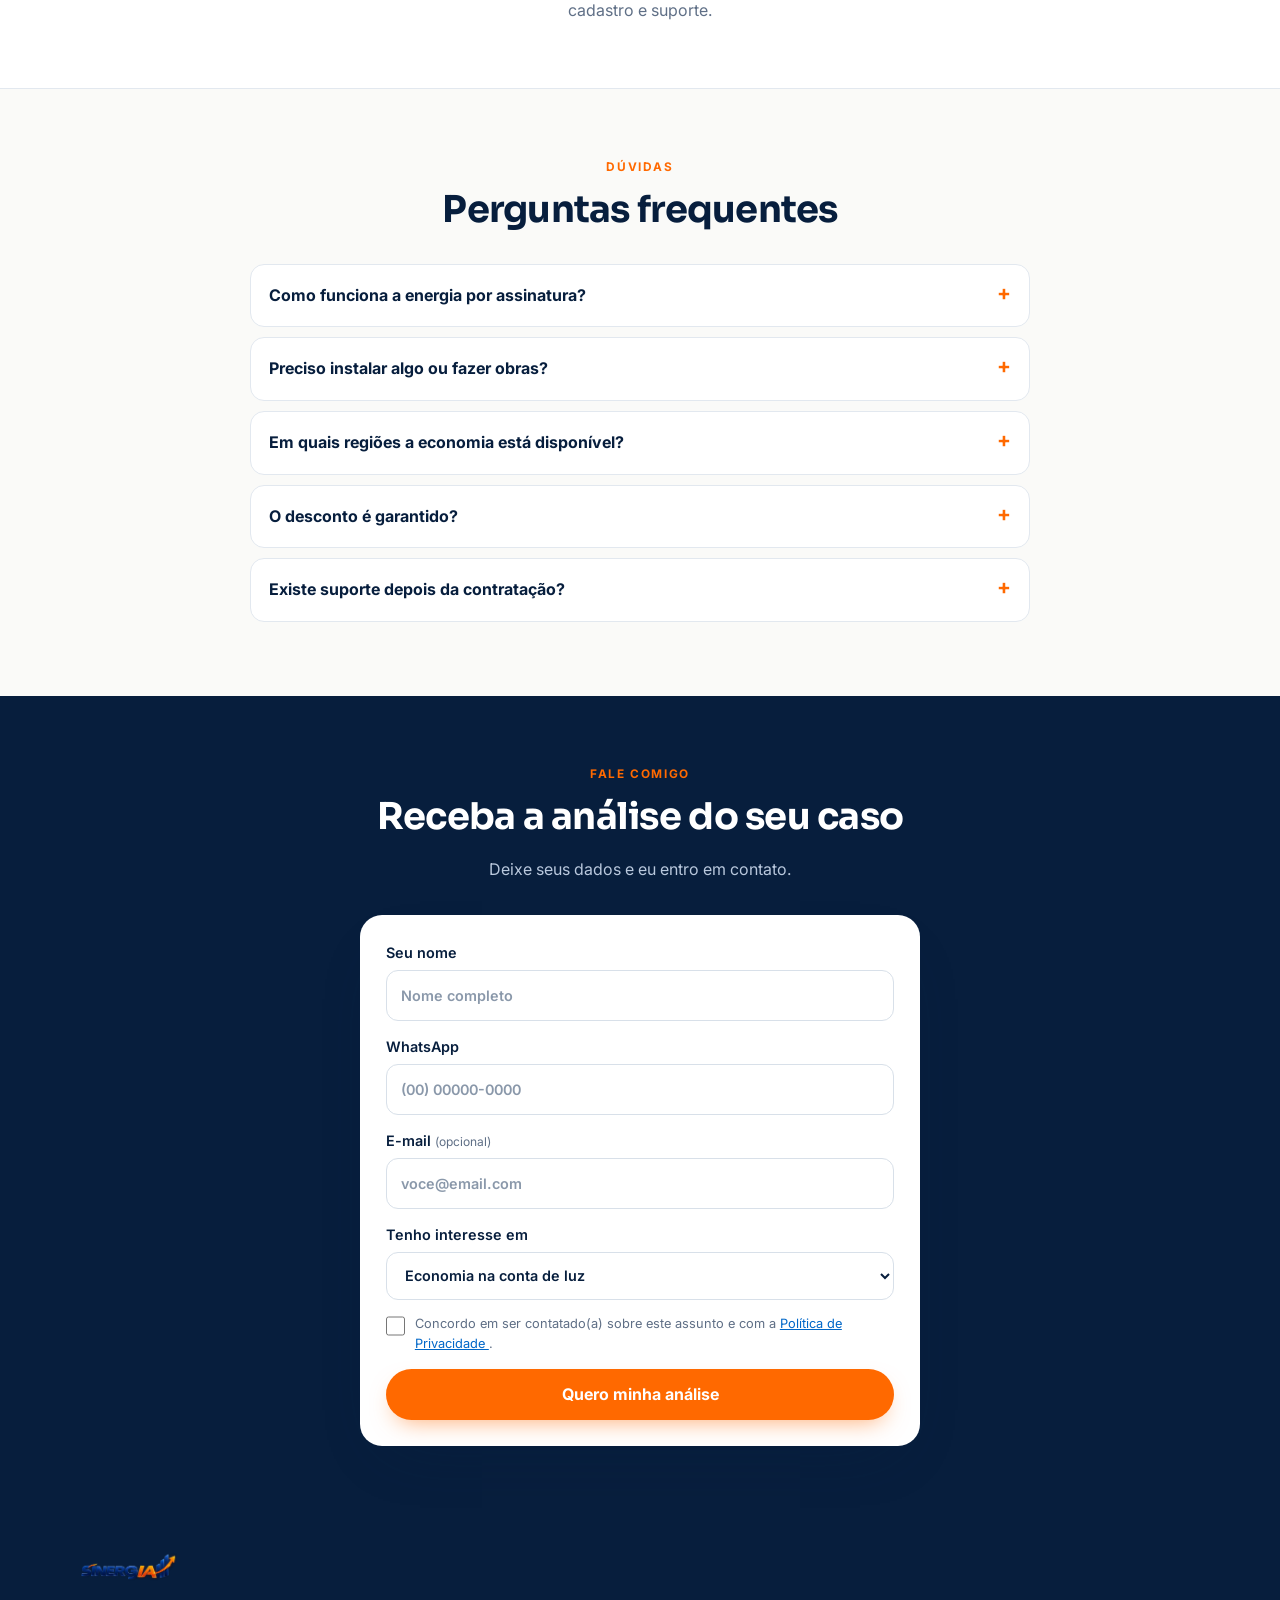
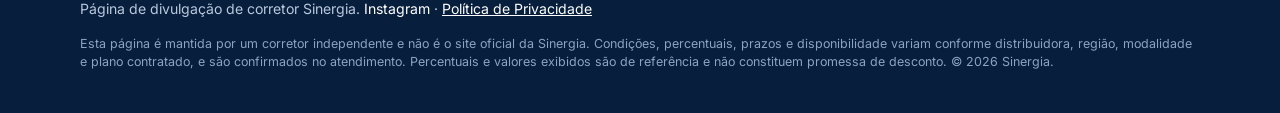
==== commit 085e5e4e: "Refactor video element in index.html Updated video element attributes for better performance." ====
--- a/index.html
+++ b/index.html
@@ -106,19 +106,8 @@
 
       <div class="hero-media">
 
-        <video
-          autoplay
-          muted
-          playsinline
-          controls
-          preload="auto"
-          width="420"
-          height="747"
-          aria-label="Vídeo explicativo sobre economia na conta de luz"
-          >
-          <source src="assets/video.mp4" type="video/mp4">
-          Seu navegador não suporta a reprodução de vídeo.
-        </video>
+      <video controls playsinline preload="metadata" width="420" height="747" aria-label="Vídeo explicativo sobre economia na conta de luz">
+        
         >
           <source
             src="assets/video.mp4"
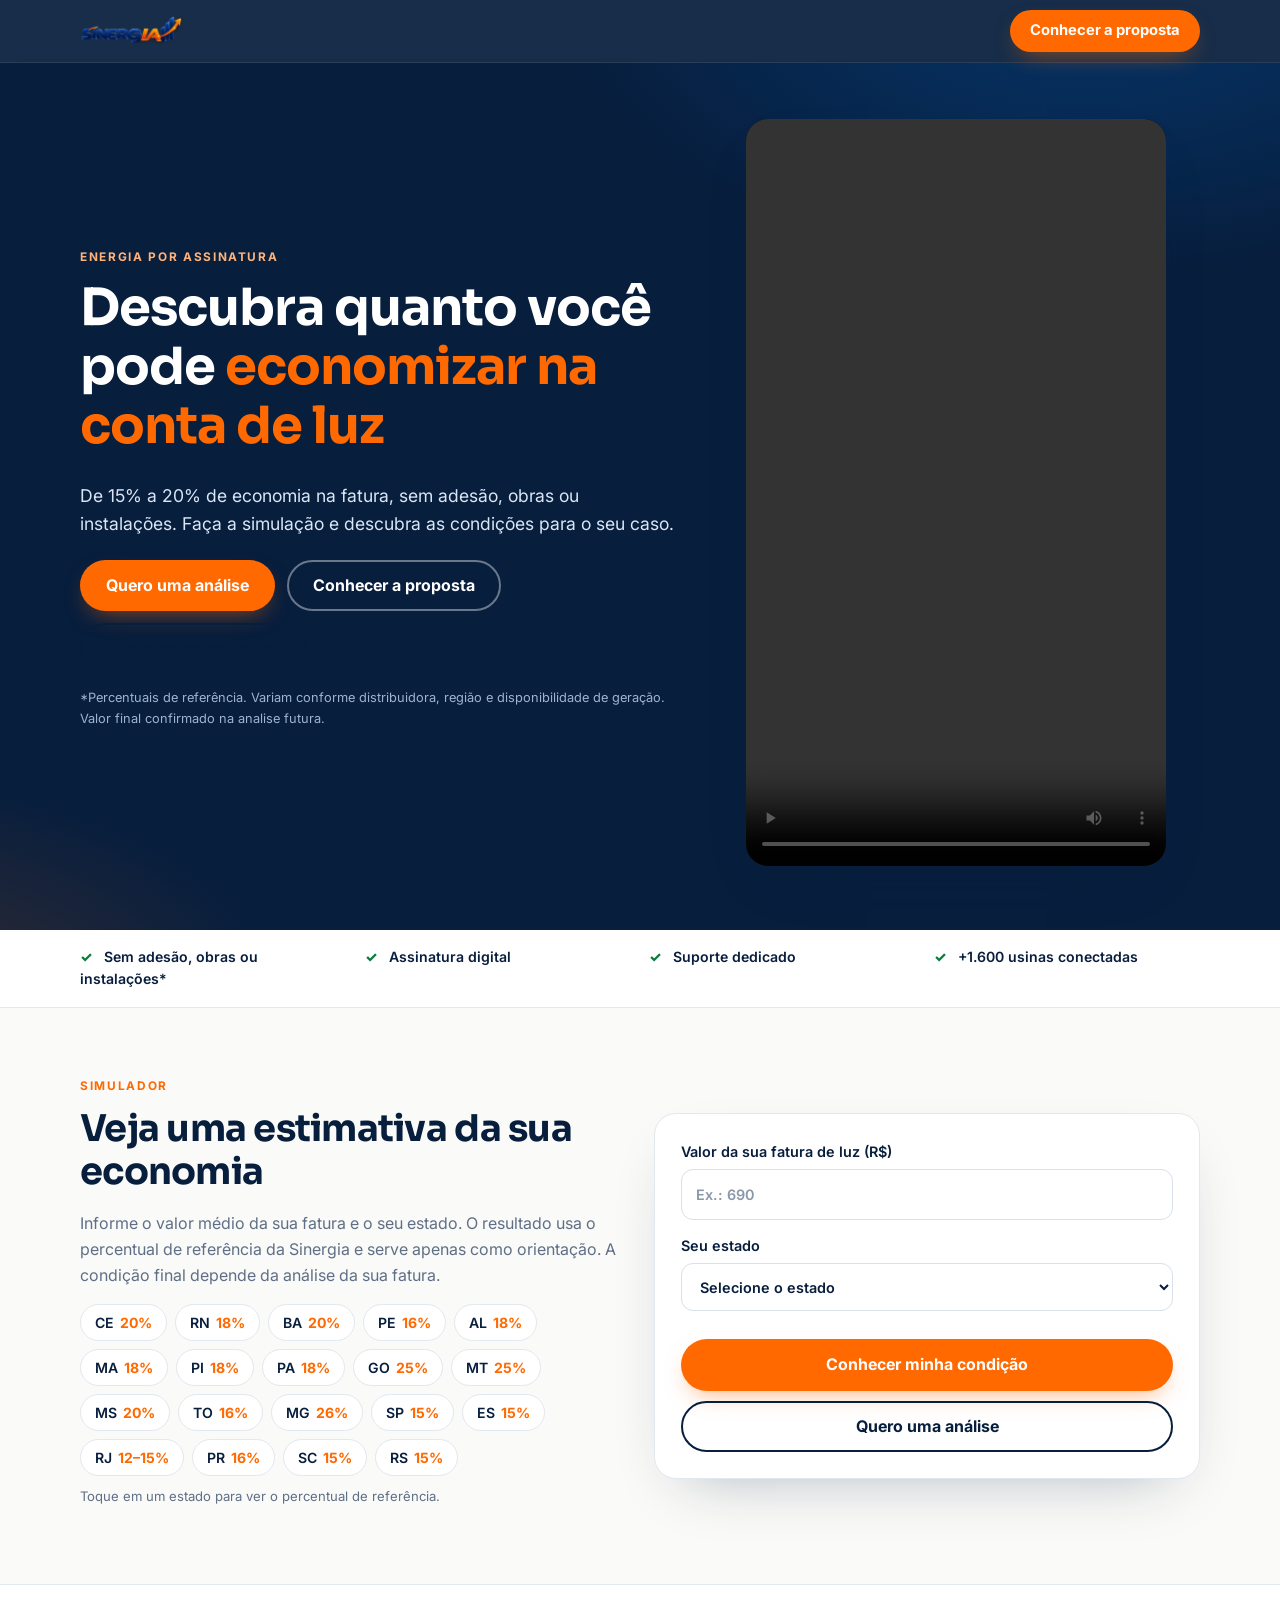
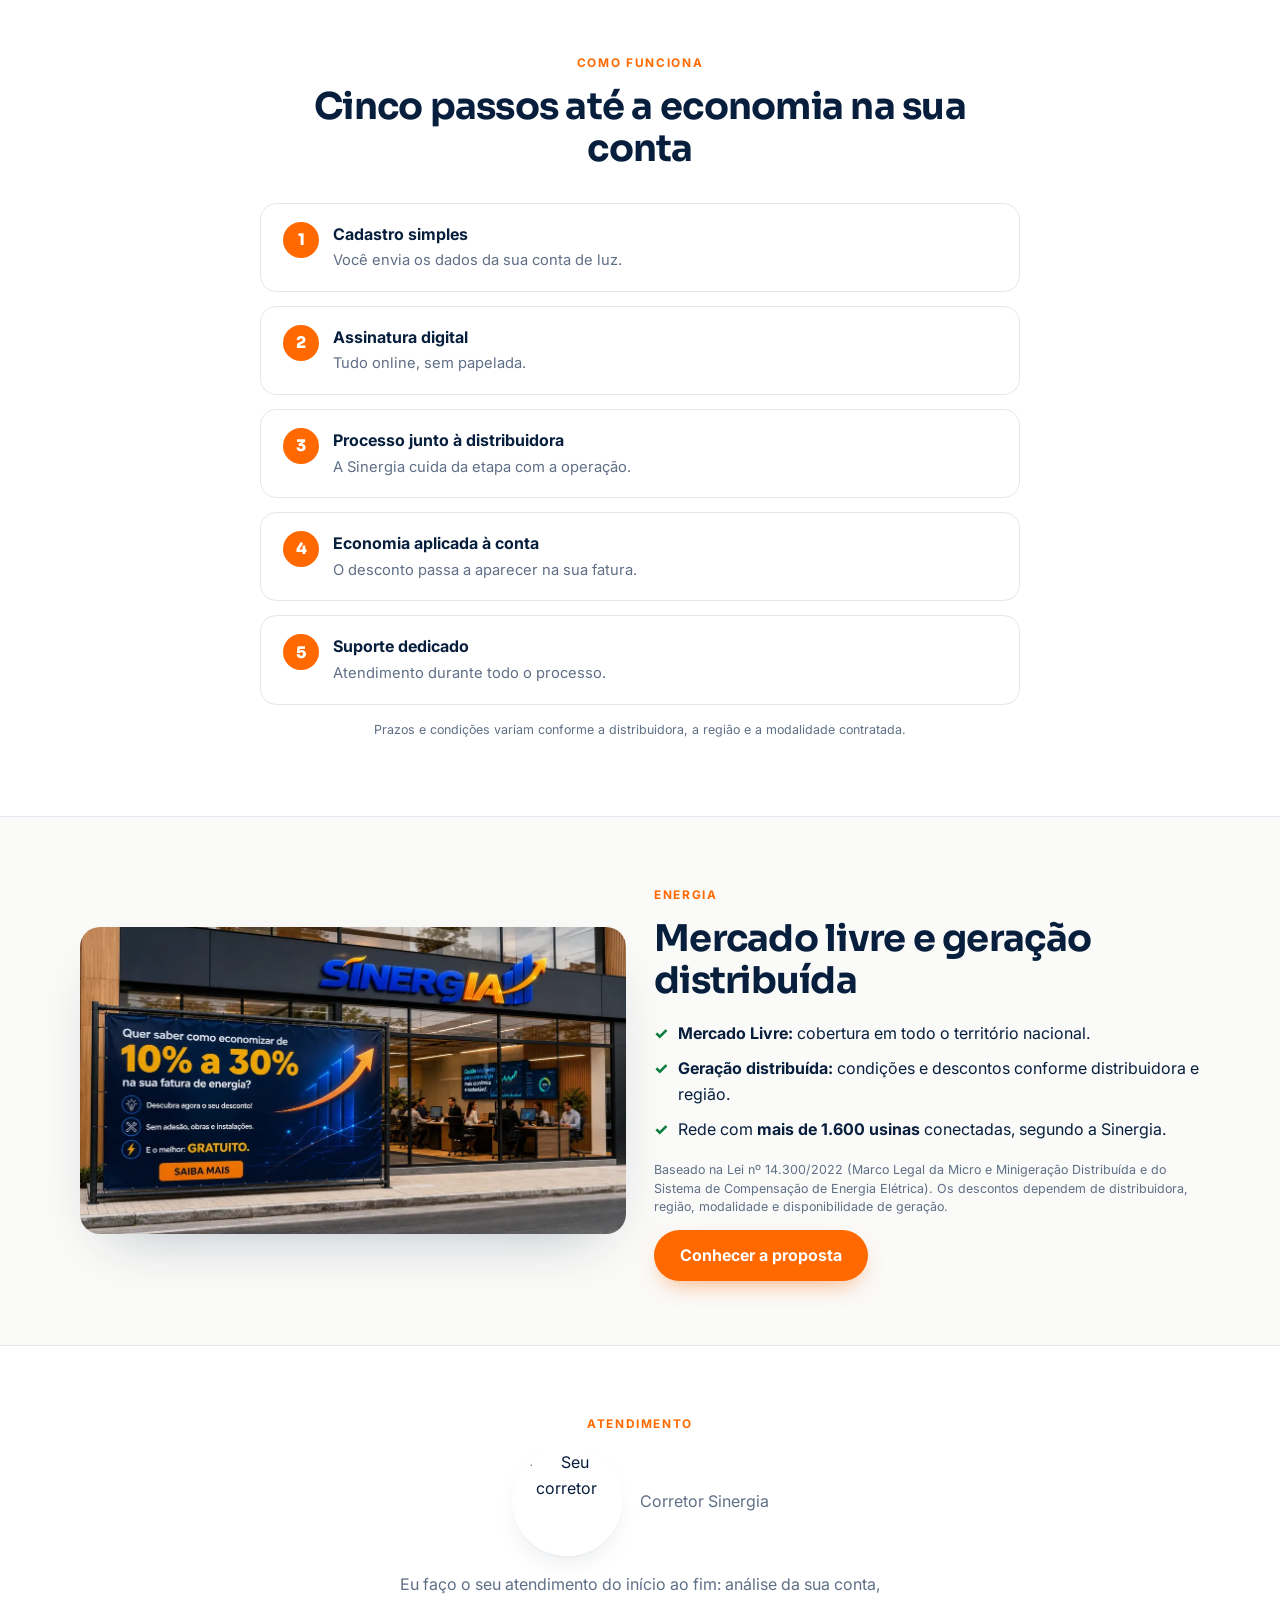
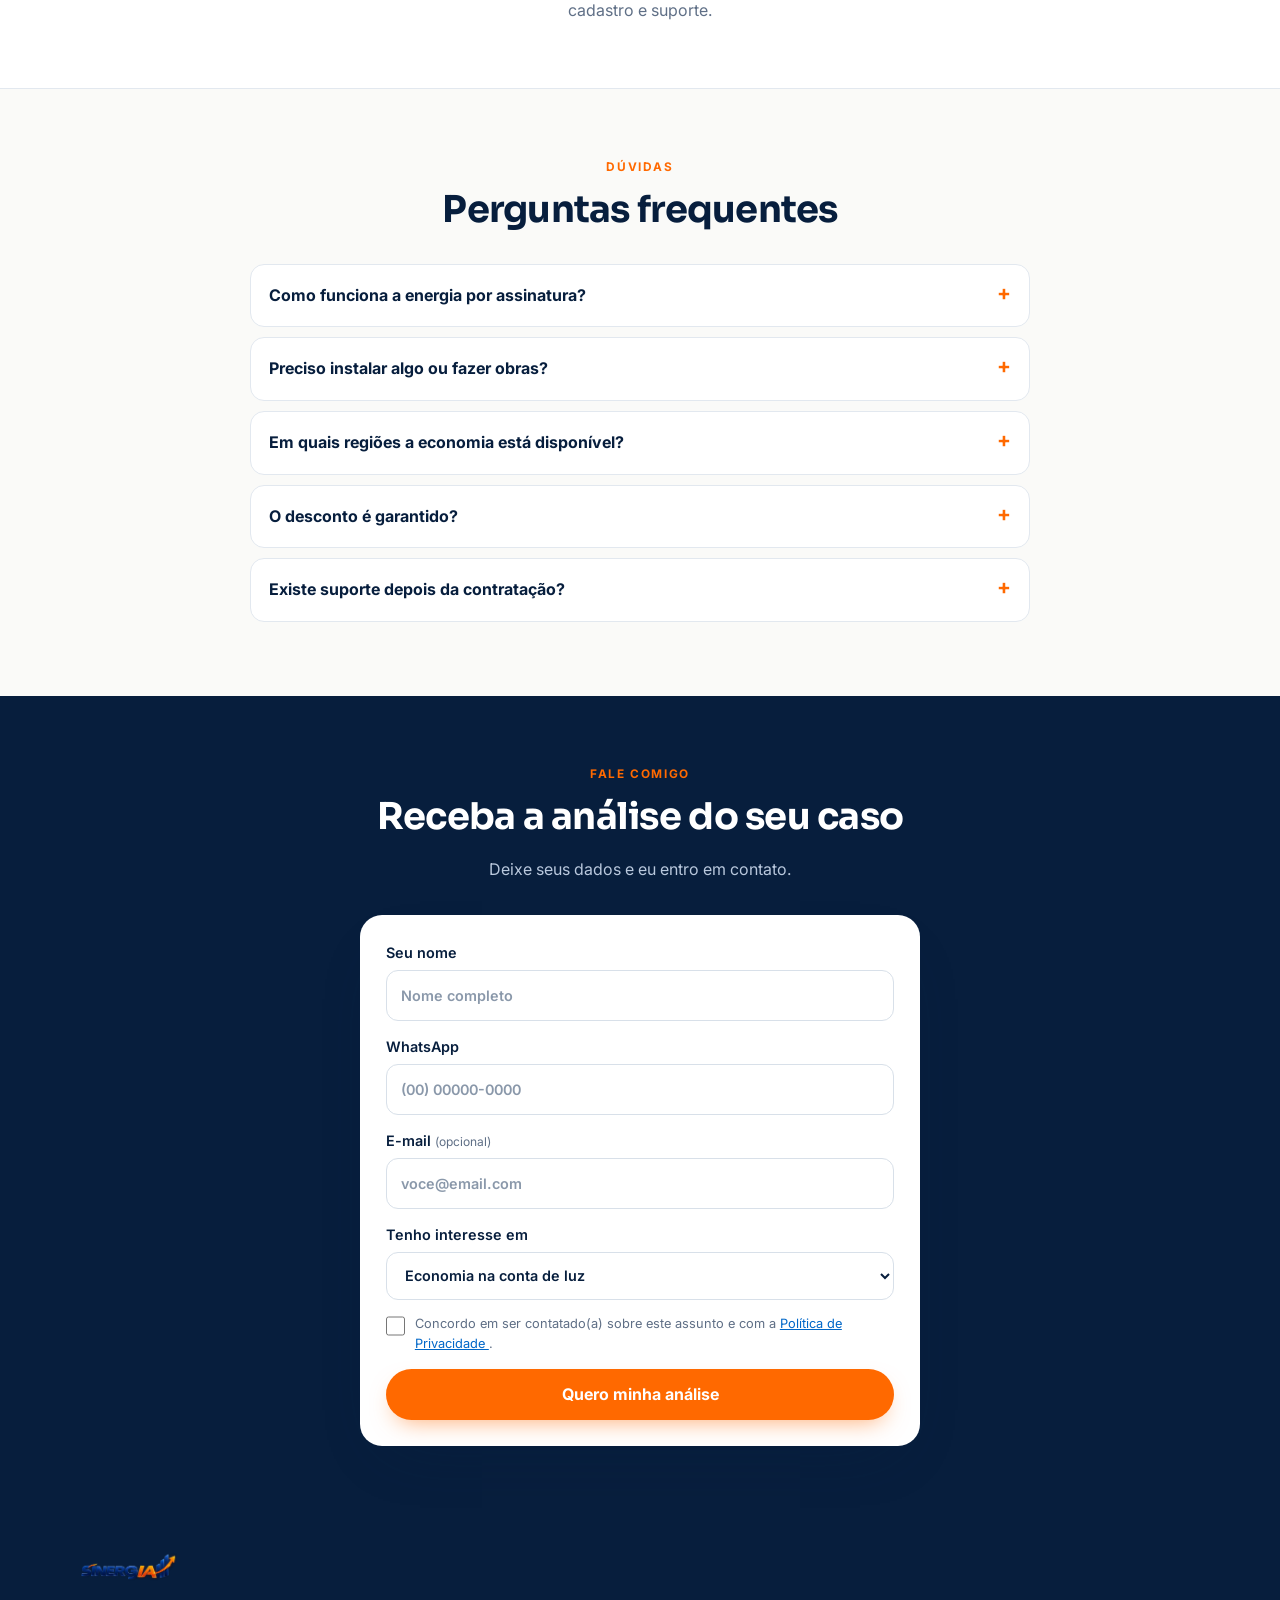
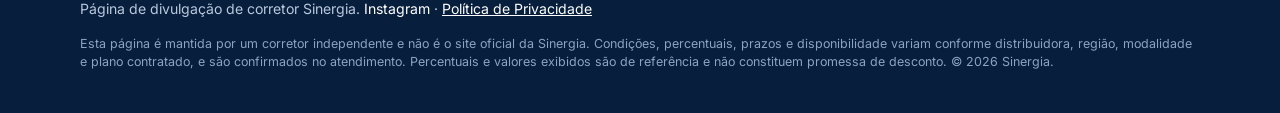
==== commit abbed1c8: "Update index.html" ====
--- a/index.html
+++ b/index.html
@@ -40,6 +40,7 @@
     <a
       class="btn btn-primary"
       data-v8-event="Contact"
+      data-office
       href="https://office.sejasinergia.com.br/es/aisermelquisedec"
     >
       Conhecer a proposta
@@ -82,17 +83,31 @@
 
           <a
             class="btn btn-primary"
-            href="#simulador"
-          >
-            Calcular minha economia
+            data-wa
+            data-wa-text="Olá! Quero uma análise da minha conta de luz."
+            data-v8-event="Contact"
+            href="#contato"
+          >
+            Quero uma análise
           </a>
 
           <a
             class="btn btn-ghost"
+            data-office
             data-v8-event="Contact"
             href="https://office.sejasinergia.com.br/es/aisermelquisedec"
           >
             Conhecer a proposta
+          </a>
+
+          <a
+            class="btn btn-outline"
+            data-wa
+            data-wa-text="Olá! Quero contatar um consultor da Sinergia."
+            data-v8-event="Contact"
+            href="#contato"
+          >
+            Contatar um consultor
           </a>
 
         </div>
@@ -238,6 +253,7 @@
             class="btn btn-primary btn-block"
             id="sim-cta"
             data-v8-event="Contact"
+            data-office
             href="https://office.sejasinergia.com.br/es/aisermelquisedec"
             style="margin-top:14px"
           >
@@ -247,10 +263,13 @@
 
           <a
             class="btn btn-outline btn-block"
+            data-wa
+            data-wa-text="Olá! Quero uma análise da minha conta de luz."
+            data-v8-event="Contact"
             href="#contato"
             style="margin-top:10px"
           >
-            Prefiro receber uma análise
+            Quero uma análise
           </a>
 
         </form>
@@ -428,6 +447,7 @@
         <a
           class="btn btn-primary"
           data-v8-event="Contact"
+            data-office
           href="https://office.sejasinergia.com.br/es/aisermelquisedec"
         >
           Conhecer a proposta
@@ -851,6 +871,7 @@
   <a
     class="btn btn-primary"
     data-v8-event="Contact"
+            data-office
     href="https://office.sejasinergia.com.br/es/aisermelquisedec"
   >
     Conhecer a proposta
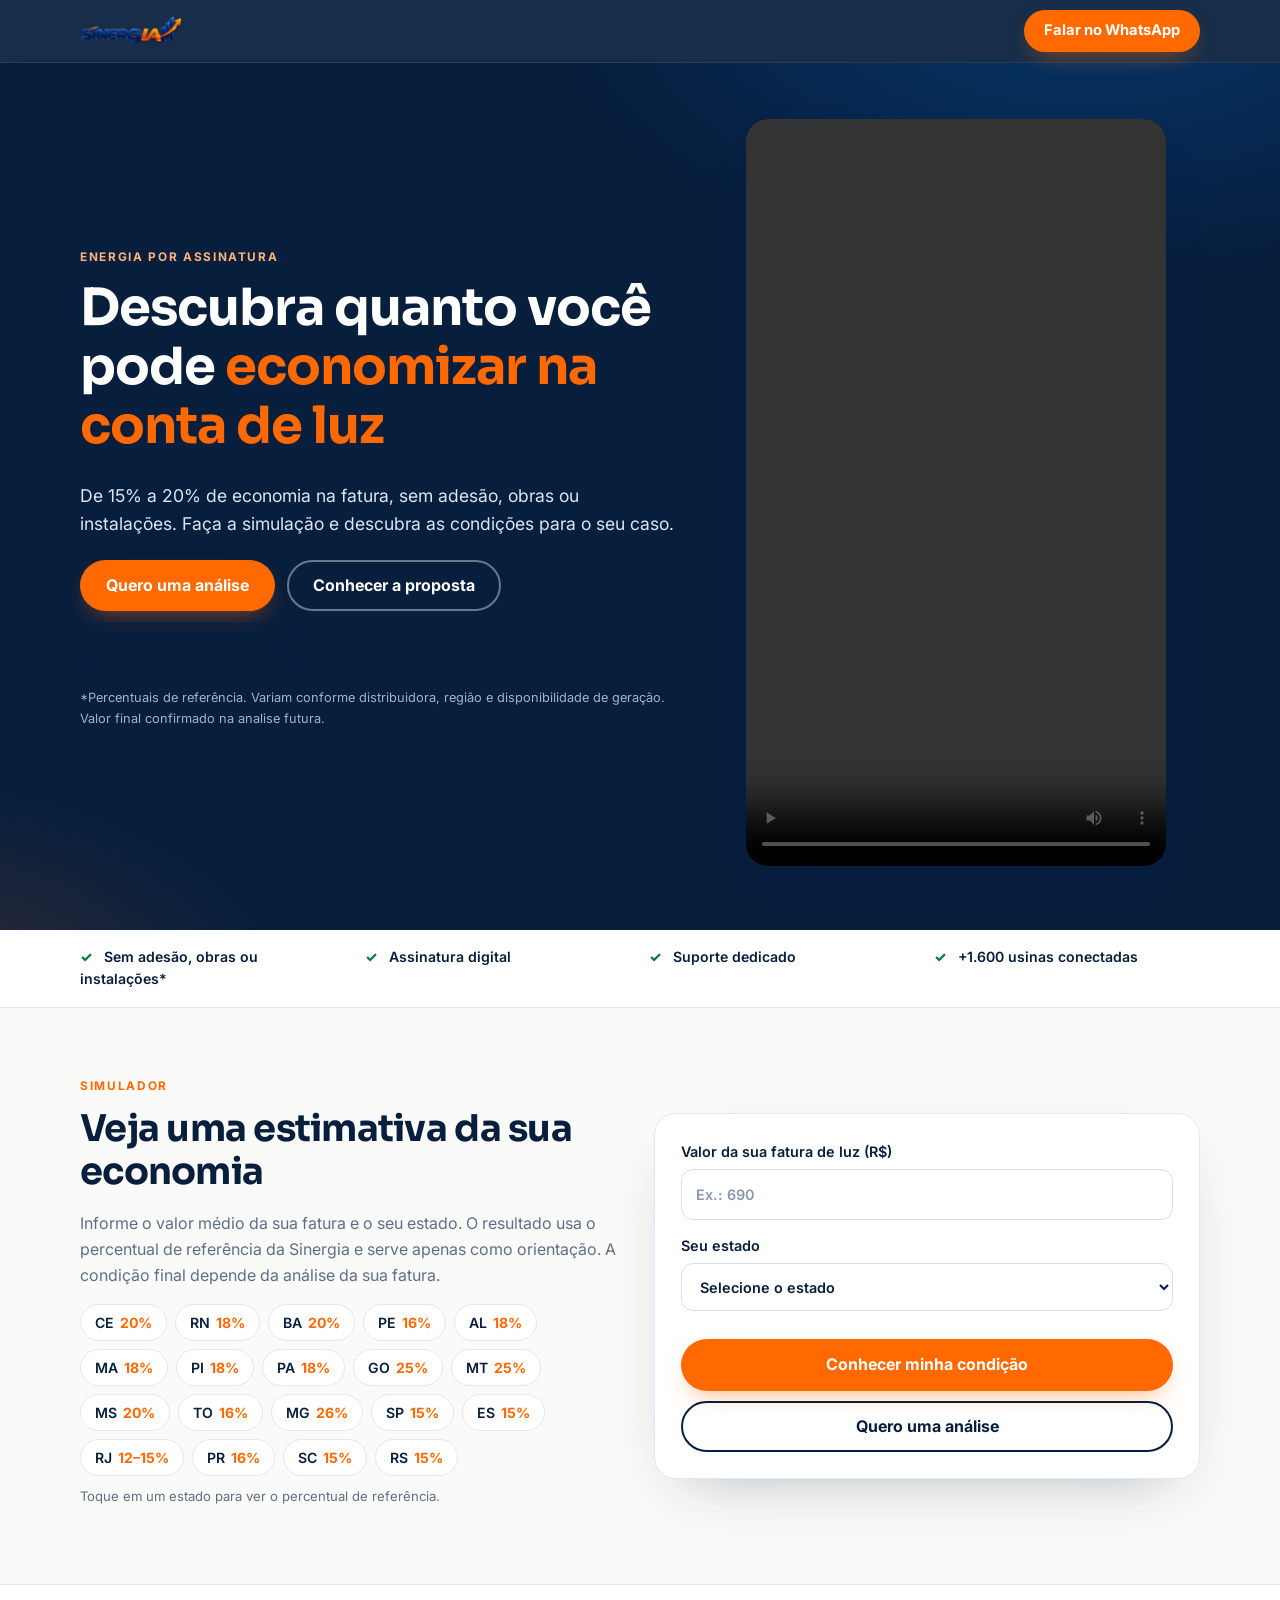
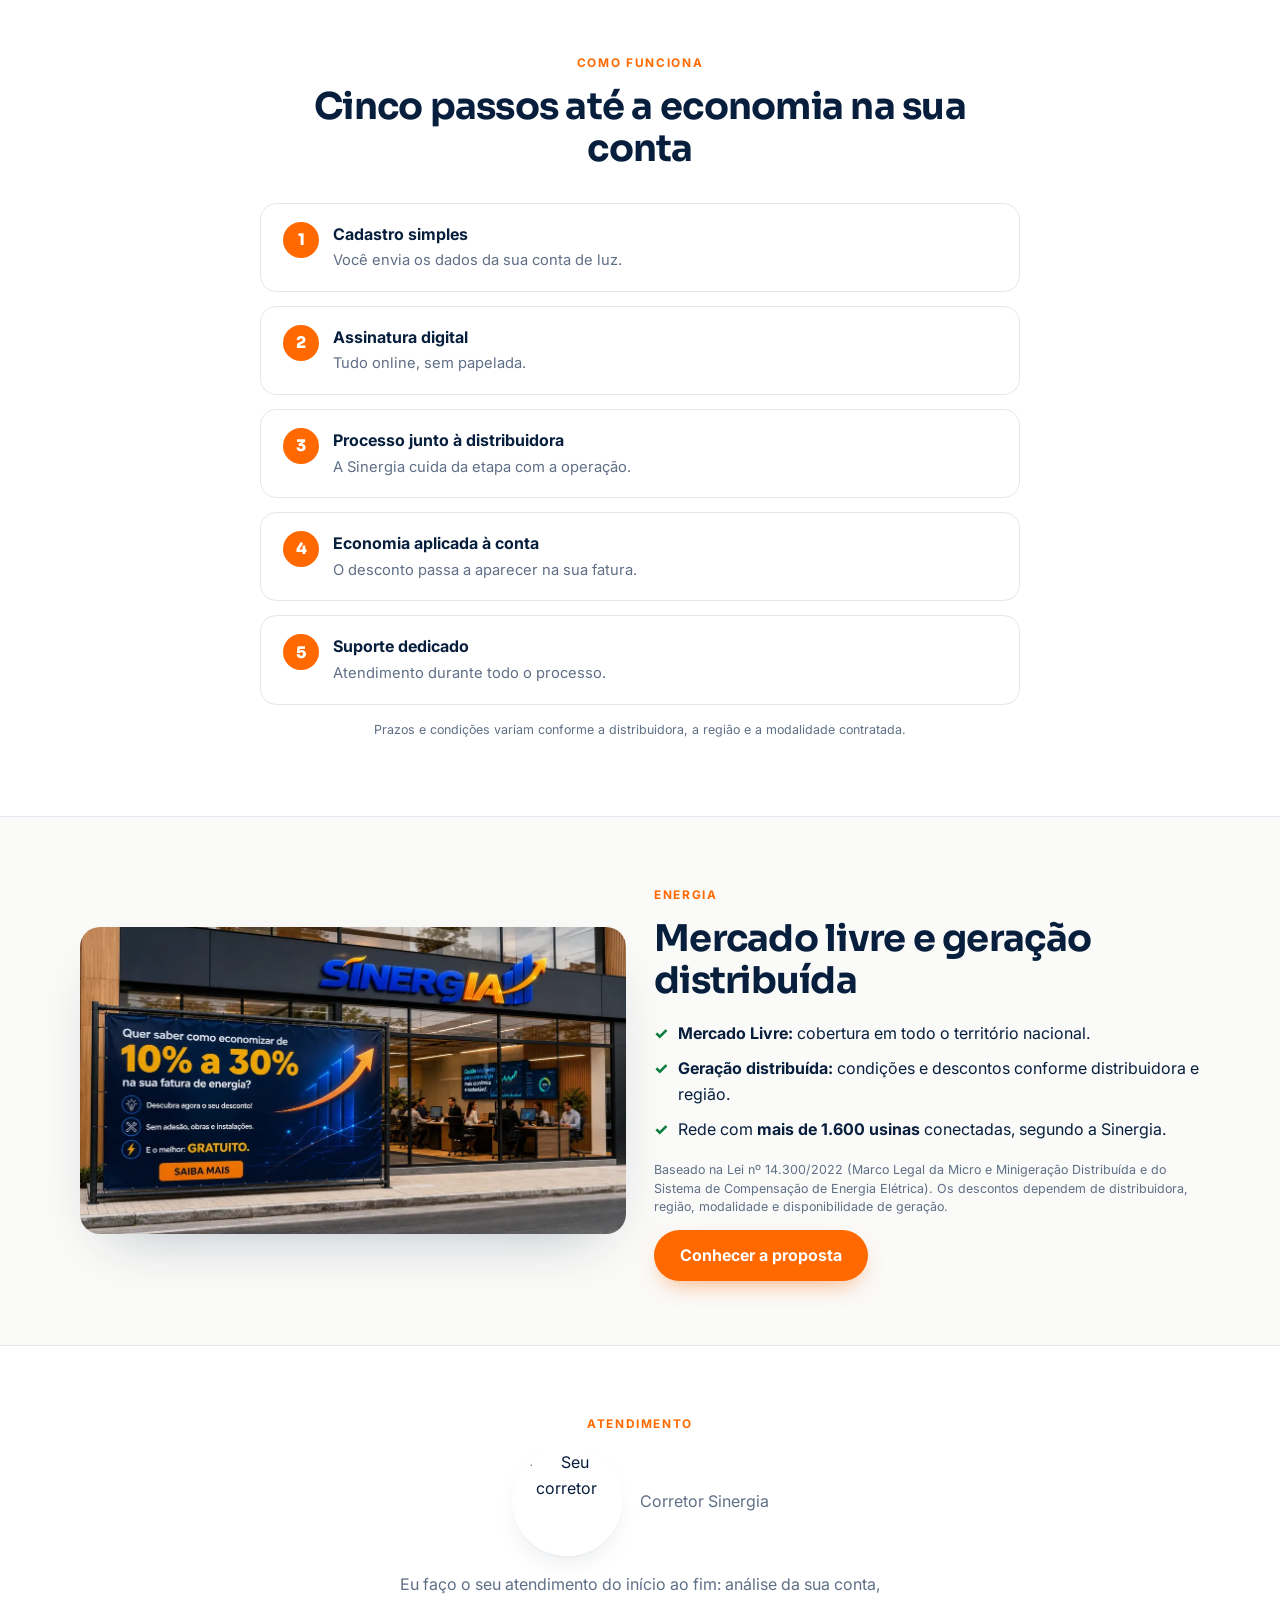
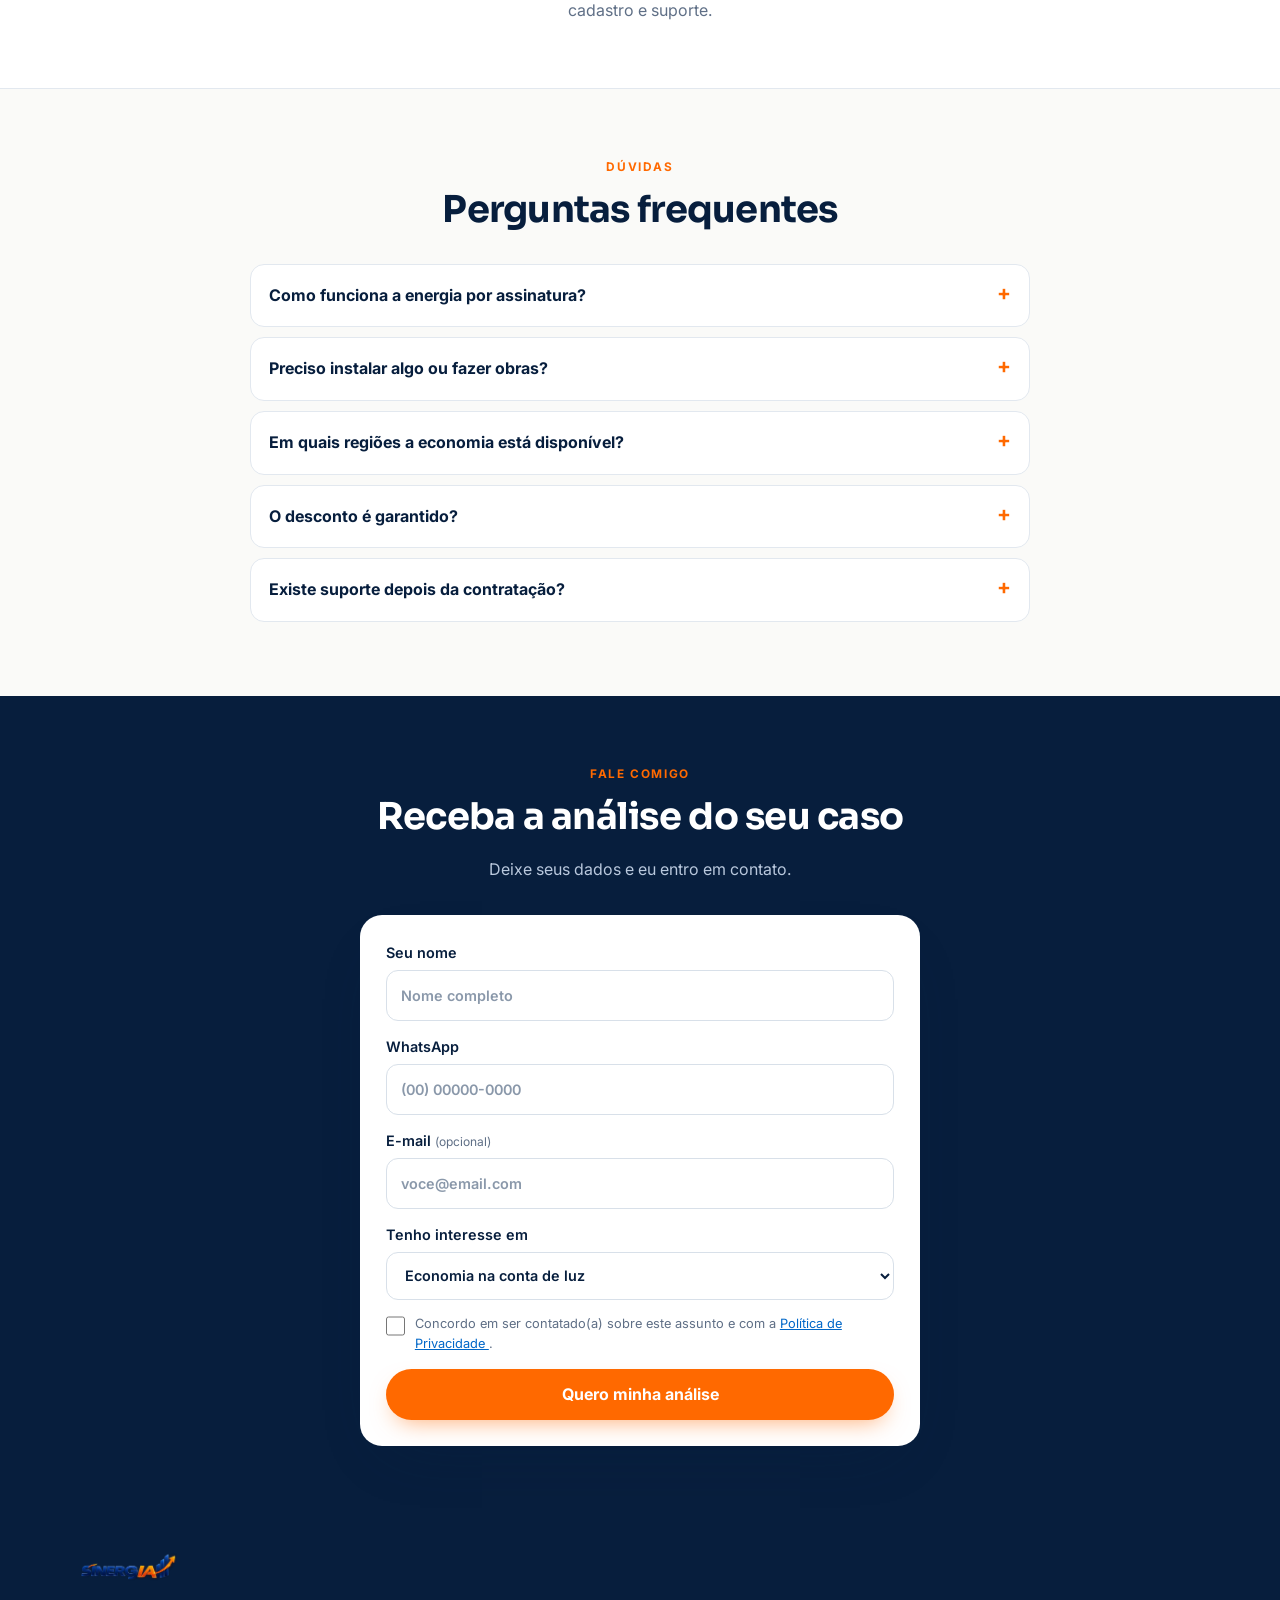
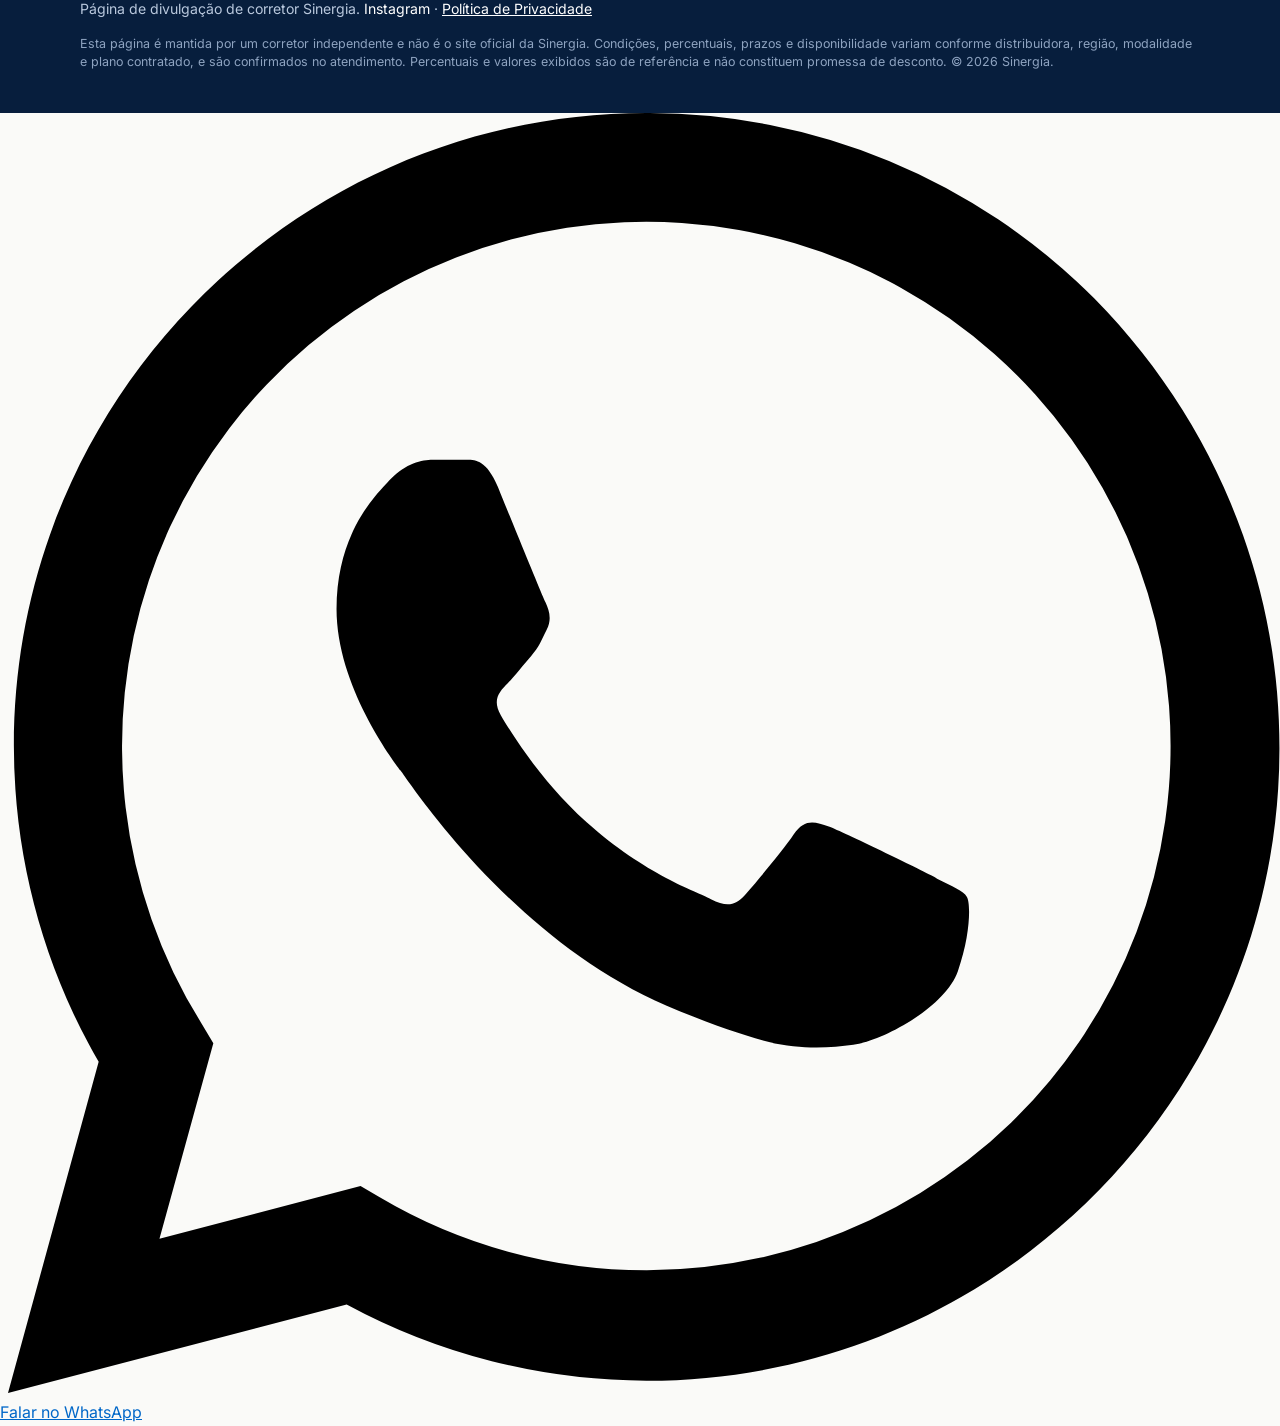
==== commit cb52accc: "Update index.html" ====
--- a/index.html
+++ b/index.html
@@ -39,11 +39,13 @@
 
     <a
       class="btn btn-primary"
+      data-wa
+      data-wa-text="Olá! Quero falar com um consultor da Sinergia."
       data-v8-event="Contact"
-      data-office
-      href="https://office.sejasinergia.com.br/es/aisermelquisedec"
+      href="#contato"
+      aria-label="Falar no WhatsApp"
     >
-      Conhecer a proposta
+      Falar no WhatsApp
     </a>
 
   </div>
@@ -866,18 +868,20 @@
      CTA FIXO → OFFICE
      ========================================================= -->
 
-<div class="sticky">
-
-  <a
-    class="btn btn-primary"
-    data-v8-event="Contact"
-            data-office
-    href="https://office.sejasinergia.com.br/es/aisermelquisedec"
-  >
-    Conhecer a proposta
-  </a>
-
-</div>
+<a
+  class="whatsapp-float"
+  data-wa
+  data-wa-text="Olá! Quero falar com um consultor da Sinergia."
+  data-v8-event="Contact"
+  href="#contato"
+  aria-label="Falar no WhatsApp"
+  title="Falar no WhatsApp"
+>
+  <svg viewBox="0 0 24 24" aria-hidden="true" focusable="false">
+    <path d="M20.52 3.48A11.8 11.8 0 0 0 12.12 0C5.58 0 .26 5.32.26 11.86c0 2.09.55 4.13 1.59 5.93L.15 24l6.35-1.66a11.85 11.85 0 0 0 5.62 1.43h.01c6.54 0 11.86-5.32 11.86-11.86 0-3.17-1.23-6.15-3.47-8.43ZM12.13 21.7h-.01a9.82 9.82 0 0 1-5-1.37l-.36-.21-3.77.99 1.01-3.67-.23-.38a9.83 9.83 0 1 1 8.36 4.64Zm5.4-7.37c-.29-.15-1.72-.85-1.99-.95-.27-.1-.46-.15-.66.15-.19.29-.75.95-.92 1.14-.17.19-.34.22-.63.07-.29-.15-1.22-.45-2.33-1.44-.86-.77-1.44-1.72-1.61-2.01-.17-.29-.02-.45.13-.6.13-.13.29-.34.44-.51.15-.17.19-.29.29-.49.1-.19.05-.36-.02-.51-.07-.15-.66-1.59-.9-2.18-.24-.57-.48-.49-.66-.5h-.56c-.19 0-.51.07-.78.36-.27.29-1.02 1-1.02 2.44s1.05 2.83 1.2 3.03c.15.19 2.06 3.15 4.99 4.41.7.3 1.24.48 1.66.61.7.22 1.34.19 1.84.12.56-.08 1.72-.7 1.96-1.38.24-.68.24-1.27.17-1.39-.07-.12-.27-.19-.56-.34Z"/>
+  </svg>
+  <span>Falar no WhatsApp</span>
+</a>
 
 
 <!-- =========================================================
